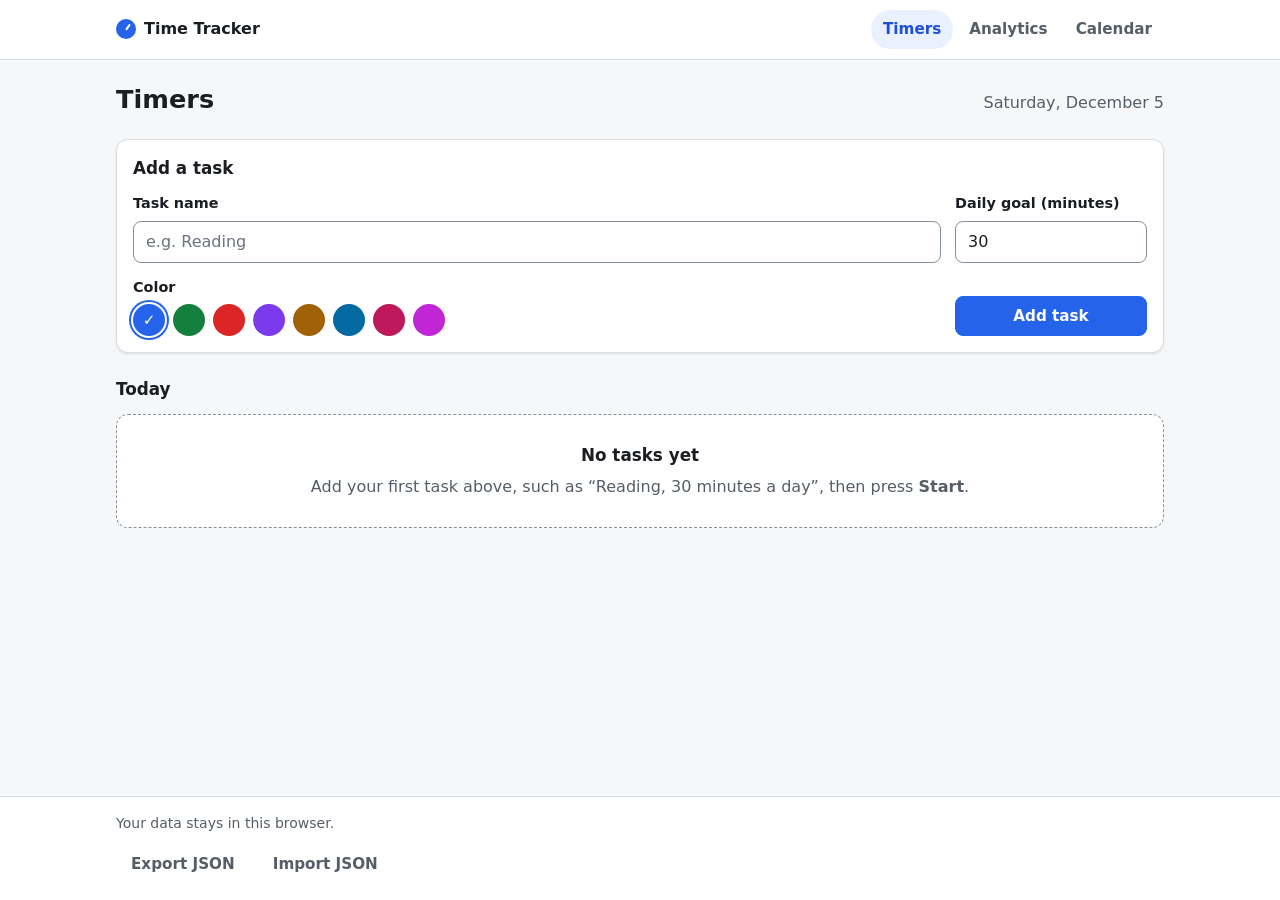
==== index.html @ 8a5c49ea "feat: add daily task time tracker static site Three pages (Timers, Analytics, Calendar) built with p" ====
<!doctype html>
<html lang="en">
<head>
  <meta charset="utf-8">
  <meta name="viewport" content="width=device-width, initial-scale=1">
  <title>Timers · Time Tracker</title>
  <meta name="description" content="Track time on daily tasks with pausable stopwatches and daily goals.">
  <link rel="icon" href="data:image/svg+xml,<svg xmlns='http://www.w3.org/2000/svg' viewBox='0 0 32 32'><circle cx='16' cy='17' r='13' fill='%232563eb'/><path d='M16 10v7l5 3' stroke='white' stroke-width='3' fill='none' stroke-linecap='round'/></svg>">
  <link rel="stylesheet" href="css/styles.css">
  <script defer src="js/time.js"></script>
  <script defer src="js/storage.js"></script>
  <script defer src="js/ui.js"></script>
  <script defer src="js/timers.js"></script>
</head>
<body>
  <a class="skip-link" href="#main">Skip to content</a>

  <header class="site-header">
    <div class="header-inner">
      <a class="brand" href="index.html"><span class="brand-mark" aria-hidden="true"></span>Time Tracker</a>
      <nav aria-label="Main">
        <ul class="nav-list">
          <li><a href="index.html" aria-current="page">Timers</a></li>
          <li><a href="analytics/index.html">Analytics</a></li>
          <li><a href="calendar/index.html">Calendar</a></li>
        </ul>
      </nav>
    </div>
  </header>

  <div id="storage-warning" class="banner" role="status" hidden></div>

  <main id="main" class="page">
    <div class="page-head">
      <h1 class="page-title">Timers</h1>
      <p class="page-lede" id="today-label"></p>
    </div>

    <section class="panel add-task" aria-labelledby="add-task-heading">
      <h2 id="add-task-heading" class="section-title">Add a task</h2>
      <form id="add-task-form" novalidate>
        <div class="form-grid">
          <div class="field field-name">
            <label for="new-task-name">Task name</label>
            <input id="new-task-name" name="name" type="text" maxlength="60" autocomplete="off" placeholder="e.g. Reading" required aria-describedby="new-task-name-error">
            <p class="field-error" id="new-task-name-error"></p>
          </div>
          <div class="field field-goal">
            <label for="new-task-goal">Daily goal (minutes)</label>
            <input id="new-task-goal" name="goal" type="number" inputmode="numeric" min="1" max="1440" step="1" value="30" required aria-describedby="new-task-goal-error">
            <p class="field-error" id="new-task-goal-error"></p>
          </div>
          <fieldset class="field field-color">
            <legend>Color</legend>
            <div class="swatches" id="new-task-colors"></div>
          </fieldset>
          <div class="field field-submit">
            <button type="submit" class="btn btn-primary">Add task</button>
          </div>
        </div>
      </form>
    </section>

    <section aria-labelledby="tasks-heading">
      <h2 id="tasks-heading" class="section-title">Today</h2>
      <div id="empty-state" class="empty-state" hidden>
        <p class="empty-title">No tasks yet</p>
        <p>Add your first task above, such as “Reading, 30 minutes a day”, then press <strong>Start</strong>.</p>
      </div>
      <ul id="task-list" class="task-grid"></ul>
    </section>

    <p id="live-status" class="visually-hidden" role="status"></p>
  </main>

  <footer class="site-footer" id="site-footer"></footer>
</body>
</html>
---- css/styles.css ----
/* Time Tracker: shared styles for every page. */

:root {
  color-scheme: light;
  --bg: #f6f7f9;
  --surface: #ffffff;
  --surface-muted: #eef0f3;
  --text: #1a1d21;
  --text-muted: #555e68;
  --border: #d9dee3;
  /* ≥ 3:1 against white, so input and button edges stay perceivable (WCAG 1.4.11). */
  --border-strong: #858f99;
  --grid-line: #e6e9ed;
  --accent: #2563eb;
  --accent-strong: #1d4ed8;
  --accent-soft: #eaf1fe;
  --focus: #1d4ed8;
  --danger: #b91c1c;
  --danger-strong: #991b1b;
  --danger-soft: #fdf1f1;
  --danger-border: #f0bcbc;
  --success: #166534;
  --success-soft: #e6f4ea;
  --warning-bg: #fff8e6;
  --warning-border: #e3ad3f;
  --warning-text: #5f3f00;
  --now: #d93025;
  --radius: 12px;
  --radius-sm: 8px;
  --shadow: 0 1px 2px rgba(16, 24, 40, 0.05), 0 1px 3px rgba(16, 24, 40, 0.07);
  --font: system-ui, -apple-system, 'Segoe UI', Roboto, 'Helvetica Neue', sans-serif;
  --gutter: 16px;
  --max: 1080px;
}

/* ---- Base ---------------------------------------------------------------- */

*,
*::before,
*::after {
  box-sizing: border-box;
}

/* Components set `display`, so make sure the hidden attribute always wins. */
[hidden] {
  display: none !important;
}

html {
  -webkit-text-size-adjust: 100%;
}

body {
  margin: 0;
  min-height: 100vh;
  display: flex;
  flex-direction: column;
  font-family: var(--font);
  font-size: 16px;
  line-height: 1.5;
  color: var(--text);
  background: var(--bg);
}

main {
  flex: 1;
}

h1,
h2,
h3,
p {
  margin: 0;
}

a {
  color: var(--accent-strong);
  text-underline-offset: 2px;
}

button,
input {
  font: inherit;
  color: inherit;
}

:focus-visible {
  outline: 3px solid var(--focus);
  outline-offset: 2px;
}

.visually-hidden {
  position: absolute !important;
  width: 1px;
  height: 1px;
  margin: -1px;
  padding: 0;
  overflow: hidden;
  clip: rect(0 0 0 0);
  clip-path: inset(50%);
  white-space: nowrap;
  border: 0;
}

.skip-link {
  position: absolute;
  top: -100px;
  left: 8px;
  z-index: 100;
  padding: 8px 12px;
  border-radius: var(--radius-sm);
  background: var(--surface);
  color: var(--accent-strong);
  font-weight: 600;
  box-shadow: var(--shadow);
}

.skip-link:focus {
  top: 8px;
}

/* ---- Header, banner, footer -------------------------------------------- */

.site-header {
  background: var(--surface);
  border-bottom: 1px solid var(--border);
}

.header-inner {
  display: flex;
  flex-wrap: wrap;
  align-items: center;
  justify-content: space-between;
  gap: 8px 16px;
  max-width: var(--max);
  margin: 0 auto;
  padding: 10px var(--gutter);
}

.brand {
  display: inline-flex;
  align-items: center;
  gap: 8px;
  color: var(--text);
  font-weight: 700;
  text-decoration: none;
}

.brand-mark {
  position: relative;
  width: 20px;
  height: 20px;
  border-radius: 50%;
  background: var(--accent);
}

.brand-mark::after {
  content: '';
  position: absolute;
  top: 4px;
  left: 9px;
  width: 2px;
  height: 7px;
  border-radius: 1px;
  background: #fff;
  transform-origin: bottom center;
  transform: rotate(35deg);
}

.nav-list {
  display: flex;
  gap: 4px;
  margin: 0;
  padding: 0;
  list-style: none;
}

.nav-list a {
  display: block;
  padding: 8px 12px;
  border-radius: 999px;
  color: var(--text-muted);
  font-size: 0.95rem;
  font-weight: 600;
  text-decoration: none;
}

.nav-list a:hover {
  background: var(--surface-muted);
  color: var(--text);
}

.nav-list a[aria-current='page'] {
  background: var(--accent-soft);
  color: var(--accent-strong);
}

.banner {
  width: calc(100% - 2 * var(--gutter));
  max-width: calc(var(--max) - 2 * var(--gutter));
  margin: 12px auto 0;
  padding: 10px 14px;
  border: 1px solid var(--warning-border);
  border-radius: var(--radius-sm);
  background: var(--warning-bg);
  color: var(--warning-text);
  font-size: 0.925rem;
}

.site-footer {
  display: flex;
  flex-direction: column;
  align-items: flex-start;
  gap: 10px;
  padding: 16px max(var(--gutter), calc((100% - var(--max)) / 2 + var(--gutter)));
  border-top: 1px solid var(--border);
  background: var(--surface);
}

.footer-note,
.data-status {
  color: var(--text-muted);
  font-size: 0.875rem;
}

.data-status:empty {
  display: none;
}

/* ---- Layout -------------------------------------------------------------- */

.page {
  display: flex;
  flex-direction: column;
  gap: 24px;
  width: 100%;
  max-width: var(--max);
  margin: 0 auto;
  padding: 24px var(--gutter) 40px;
}

.page-wide {
  max-width: 1280px;
}

.page-head {
  display: flex;
  flex-wrap: wrap;
  align-items: baseline;
  justify-content: space-between;
  gap: 4px 16px;
}

.page-title {
  font-size: 1.6rem;
  line-height: 1.2;
}

.page-lede {
  color: var(--text-muted);
}

.section-title {
  margin-bottom: 12px;
  font-size: 1.05rem;
}

.section-note {
  margin: -4px 0 12px;
  color: var(--text-muted);
  font-size: 0.925rem;
}

.panel {
  padding: 16px;
  border: 1px solid var(--border);
  border-radius: var(--radius);
  background: var(--surface);
  box-shadow: var(--shadow);
}

.empty-state {
  display: flex;
  flex-direction: column;
  align-items: center;
  gap: 6px;
  padding: 28px 20px;
  border: 1px dashed var(--border-strong);
  border-radius: var(--radius);
  background: var(--surface);
  color: var(--text-muted);
  text-align: center;
}

.empty-title {
  color: var(--text);
  font-size: 1.05rem;
  font-weight: 700;
}

/* ---- Buttons ------------------------------------------------------------- */

.btn {
  display: inline-flex;
  align-items: center;
  justify-content: center;
  gap: 6px;
  min-height: 40px;
  padding: 8px 14px;
  border: 1px solid var(--border-strong);
  border-radius: var(--radius-sm);
  background: var(--surface);
  color: var(--text);
  font-size: 0.95rem;
  font-weight: 600;
  line-height: 1.2;
  cursor: pointer;
}

.btn:hover {
  background: var(--surface-muted);
}

.btn-primary {
  border-color: var(--accent);
  background: var(--accent);
  color: #fff;
}

.btn-primary:hover {
  border-color: var(--accent-strong);
  background: var(--accent-strong);
}

.btn-quiet {
  border-color: transparent;
  background: transparent;
  color: var(--text-muted);
}

.btn-quiet:hover {
  background: var(--surface-muted);
  color: var(--text);
}

.btn-quiet-danger:hover {
  background: var(--danger-soft);
  color: var(--danger);
}

.btn-danger {
  border-color: var(--danger);
  background: var(--danger);
  color: #fff;
}

.btn-danger:hover {
  border-color: var(--danger-strong);
  background: var(--danger-strong);
}

/* Filled with the task color when idle; outlined while running, so the two states differ in more than the label. */
.btn-toggle {
  min-width: 100px;
  border: 2px solid var(--task-color);
  background: var(--task-color);
  color: #fff;
}

.btn-toggle:hover {
  background: var(--task-color);
  filter: brightness(0.9);
}

.btn-toggle.is-running,
.btn-toggle.is-running:hover {
  background: var(--surface);
  color: var(--task-color);
  filter: none;
}

.btn-toggle.is-running:hover {
  background: var(--surface-muted);
}

.btn-icon {
  width: 40px;
  padding: 0;
}

.btn-row {
  display: flex;
  flex-wrap: wrap;
  align-items: center;
  gap: 8px;
}

/* ---- Forms --------------------------------------------------------------- */

.form-grid {
  display: grid;
  grid-template-columns: 1fr;
  gap: 14px;
}

.field {
  display: flex;
  flex-direction: column;
  gap: 6px;
  min-width: 0;
  margin: 0;
  padding: 0;
  border: 0;
}

.field label,
.field legend {
  padding: 0;
  font-size: 0.9rem;
  font-weight: 600;
}

.field legend {
  margin-bottom: 6px;
}

.field input[type='text'],
.field input[type='number'] {
  width: 100%;
  min-height: 42px;
  padding: 8px 12px;
  border: 1px solid var(--border-strong);
  border-radius: var(--radius-sm);
  background: var(--surface);
}

.field input::placeholder {
  color: #6b7280;
}

.field input[aria-invalid='true'] {
  border-color: var(--danger);
  box-shadow: 0 0 0 1px var(--danger);
}

.field-error {
  color: var(--danger);
  font-size: 0.85rem;
}

.field-error:empty {
  display: none;
}

.field-submit .btn {
  width: 100%;
}

@media (min-width: 640px) {
  .form-grid {
    grid-template-columns: minmax(0, 1fr) 12rem;
  }

  .field-submit {
    align-self: end;
  }
}

.swatches {
  display: flex;
  flex-wrap: wrap;
  gap: 8px;
}

.swatch {
  position: relative;
  display: inline-flex;
  cursor: pointer;
}

/* The real radio stays in place (invisible) so it remains keyboard and screen-reader operable. */
.swatch input {
  position: absolute;
  inset: 0;
  width: 100%;
  height: 100%;
  margin: 0;
  opacity: 0;
  cursor: pointer;
}

.swatch-chip {
  display: grid;
  place-items: center;
  width: 32px;
  height: 32px;
  border-radius: 50%;
  background: var(--swatch);
}

.swatch input:checked + .swatch-chip {
  box-shadow: 0 0 0 2px var(--surface), 0 0 0 4px var(--swatch);
}

.swatch input:checked + .swatch-chip::after {
  content: '✓';
  color: #fff;
  font-size: 0.95rem;
  font-weight: 700;
}

.swatch input:focus-visible + .swatch-chip {
  outline: 3px solid var(--focus);
  outline-offset: 5px;
}

.inline-confirm {
  display: flex;
  flex-direction: column;
  gap: 10px;
  padding: 12px;
  border: 1px solid var(--danger-border);
  border-radius: var(--radius-sm);
  background: var(--danger-soft);
}

.confirm-text {
  font-size: 0.925rem;
}

/* ---- Shared data bits ---------------------------------------------------- */

.dot {
  display: inline-block;
  flex: none;
  width: 12px;
  height: 12px;
  border-radius: 50%;
  background: var(--task-color);
}

.task-name {
  flex: 1;
  min-width: 0;
  font-size: 1.05rem;
  font-weight: 650;
  overflow-wrap: anywhere;
}

.progress {
  height: 8px;
  overflow: hidden;
  border-radius: 999px;
  background: var(--surface-muted);
}

.progress-fill {
  width: 0;
  height: 100%;
  border-radius: inherit;
  background: var(--task-color, var(--accent));
  transition: width 0.3s ease;
}

/* ---- Timers page --------------------------------------------------------- */

.task-grid {
  display: grid;
  grid-template-columns: repeat(auto-fill, minmax(min(100%, 280px), 1fr));
  gap: 16px;
  margin: 0;
  padding: 0;
  list-style: none;
}

.task-card {
  display: flex;
  flex-direction: column;
  gap: 14px;
  padding: 16px;
  border: 1px solid var(--border);
  border-top: 4px solid var(--task-color);
  border-radius: var(--radius);
  background: var(--surface);
  box-shadow: var(--shadow);
}

.task-card.is-running {
  box-shadow: 0 0 0 2px var(--task-color), var(--shadow);
}

.card-view {
  display: flex;
  flex-direction: column;
  gap: 8px;
}

.task-head {
  display: flex;
  align-items: center;
  gap: 8px;
  min-width: 0;
}

.badge {
  display: inline-flex;
  flex: none;
  align-items: center;
  gap: 6px;
  padding: 2px 8px;
  border: 1px solid currentColor;
  border-radius: 999px;
  color: var(--task-color);
  font-size: 0.75rem;
  font-weight: 700;
  letter-spacing: 0.04em;
  text-transform: uppercase;
}

.badge::before {
  content: '';
  width: 6px;
  height: 6px;
  border-radius: 50%;
  background: currentColor;
  animation: pulse 1.6s ease-in-out infinite;
}

.time-label {
  margin-top: 4px;
  color: var(--text-muted);
  font-size: 0.75rem;
  font-weight: 600;
  letter-spacing: 0.05em;
  text-transform: uppercase;
}

/* Tabular digits stop the ticking clock from shifting width every second. */
.task-time {
  font-size: 2.25rem;
  font-weight: 650;
  font-variant-numeric: tabular-nums;
  line-height: 1.1;
  letter-spacing: -0.01em;
}

.goal-row {
  display: flex;
  flex-wrap: wrap;
  justify-content: space-between;
  gap: 4px 8px;
  font-size: 0.925rem;
}

.task-goal {
  color: var(--text-muted);
}

.task-remaining {
  font-weight: 600;
}

.task-card.is-met .task-remaining {
  color: var(--success);
}

.card-edit {
  display: flex;
  flex-direction: column;
  gap: 12px;
}

/* ---- Analytics page ------------------------------------------------------ */

.stats {
  display: grid;
  grid-template-columns: repeat(auto-fit, minmax(min(100%, 200px), 1fr));
  gap: 16px;
}

.stat {
  padding: 16px;
  border: 1px solid var(--border);
  border-radius: var(--radius);
  background: var(--surface);
  box-shadow: var(--shadow);
}

.stat-label {
  color: var(--text-muted);
  font-size: 0.875rem;
  font-weight: 600;
}

.stat-value {
  font-size: 2rem;
  font-weight: 700;
  font-variant-numeric: tabular-nums;
  line-height: 1.2;
}

#analytics-content {
  display: flex;
  flex-direction: column;
  gap: 24px;
}

.progress-list {
  display: grid;
  grid-template-columns: repeat(auto-fill, minmax(min(100%, 300px), 1fr));
  gap: 12px;
  margin: 0;
  padding: 0;
  list-style: none;
}

.progress-item {
  display: flex;
  flex-direction: column;
  gap: 12px;
  padding: 16px;
  border: 1px solid var(--border);
  border-radius: var(--radius);
  background: var(--surface);
  box-shadow: var(--shadow);
}

.progress-item-head {
  display: flex;
  align-items: center;
  gap: 8px;
}

.percent {
  font-weight: 700;
  font-variant-numeric: tabular-nums;
}

.progress-item.is-met .percent {
  color: var(--success);
}

.metrics {
  display: grid;
  grid-template-columns: repeat(3, minmax(0, 1fr));
  gap: 8px;
  margin: 0;
}

.metric dt {
  color: var(--text-muted);
  font-size: 0.75rem;
  font-weight: 600;
  letter-spacing: 0.04em;
  text-transform: uppercase;
}

.metric dd {
  margin: 0;
  font-weight: 600;
  font-variant-numeric: tabular-nums;
}

/* position: relative contains the absolutely positioned screen-reader text in the cells; otherwise it escapes the scroll box and widens the page. */
.table-scroll {
  position: relative;
  overflow-x: auto;
  border: 1px solid var(--border);
  border-radius: var(--radius);
  background: var(--surface);
  box-shadow: var(--shadow);
}

.week-table {
  width: 100%;
  min-width: 640px;
  border-collapse: separate;
  border-spacing: 0;
  font-size: 0.925rem;
}

.week-table th,
.week-table td {
  padding: 10px 12px;
  border-bottom: 1px solid var(--grid-line);
  text-align: center;
  white-space: nowrap;
}

.week-table tbody tr:last-child > * {
  border-bottom: 0;
}

.week-table thead th {
  color: var(--text-muted);
  font-size: 0.8rem;
  font-weight: 600;
}

.th-day {
  display: block;
  color: var(--text);
  font-size: 0.875rem;
  font-weight: 700;
}

.th-date {
  display: block;
}

.week-table th.is-today .th-day {
  color: var(--accent-strong);
}

/* The task column stays put while the day columns scroll underneath it. */
.week-table .col-task {
  position: sticky;
  left: 0;
  z-index: 1;
  max-width: 180px;
  overflow: hidden;
  background: var(--surface);
  box-shadow: 1px 0 0 var(--grid-line);
  text-align: left;
  text-overflow: ellipsis;
}

.week-table tbody th {
  font-weight: 600;
}

.week-table tbody th .dot {
  margin-right: 8px;
  vertical-align: -1px;
}

.week-table td {
  font-variant-numeric: tabular-nums;
}

.week-table td.is-empty {
  color: var(--text-muted);
}

.week-table td.is-met {
  background: var(--success-soft);
  color: var(--success);
  font-weight: 700;
}

.cell-check {
  margin-left: 4px;
}

/* ---- Calendar page ------------------------------------------------------- */

.cal-toolbar {
  display: flex;
  flex-wrap: wrap;
  align-items: center;
  gap: 12px 16px;
}

.cal-nav {
  display: flex;
  gap: 6px;
}

.cal-range {
  font-size: 1.1rem;
  font-weight: 600;
}

.cal-scroll {
  position: relative;
  height: min(72vh, 820px);
  min-height: 380px;
  overflow: auto;
  overscroll-behavior: contain;
  border: 1px solid var(--border);
  border-radius: var(--radius);
  background: var(--surface);
  box-shadow: var(--shadow);
}

.cal-grid {
  --gutter-width: 56px;
  --day-min-width: 88px;
  display: grid;
  grid-template-columns: var(--gutter-width) repeat(7, minmax(var(--day-min-width), 1fr));
  min-width: calc(var(--gutter-width) + 7 * var(--day-min-width));
}

/* The upward shadow covers a sub-pixel seam between the scroll box's edge and the sticky header, where blocks could peek through. */
.cal-corner,
.cal-day-head {
  position: sticky;
  top: 0;
  z-index: 4;
  border-bottom: 1px solid var(--border);
  background: var(--surface);
  box-shadow: 0 -2px 0 var(--surface);
}

.cal-corner {
  left: 0;
  z-index: 5;
}

.cal-day-head {
  display: flex;
  flex-direction: column;
  align-items: center;
  gap: 2px;
  padding: 8px 4px;
  border-left: 1px solid var(--grid-line);
}

.cal-dow {
  color: var(--text-muted);
  font-size: 0.75rem;
  font-weight: 600;
  letter-spacing: 0.05em;
  text-transform: uppercase;
}

.cal-date {
  display: grid;
  place-items: center;
  width: 36px;
  height: 36px;
  border-radius: 50%;
  font-size: 1.2rem;
  font-weight: 600;
}

.cal-day-head.is-today .cal-dow {
  color: var(--accent-strong);
}

.cal-day-head.is-today .cal-date {
  background: var(--accent);
  color: #fff;
}

.cal-total {
  color: var(--text-muted);
  font-size: 0.8rem;
  font-variant-numeric: tabular-nums;
}

.cal-gutter {
  position: sticky;
  left: 0;
  z-index: 3;
  height: calc(24 * var(--hour-height));
  background: var(--surface);
}

.hour-label {
  position: absolute;
  right: 8px;
  color: var(--text-muted);
  font-size: 0.7rem;
  white-space: nowrap;
  transform: translateY(-50%);
}

.cal-day {
  position: relative;
  height: calc(24 * var(--hour-height));
  border-left: 1px solid var(--grid-line);
  background-image: linear-gradient(to bottom, var(--grid-line) 1px, transparent 1px);
  background-size: 100% var(--hour-height);
}

.cal-day.is-today {
  background-color: #f7faff;
}

.cal-block {
  position: absolute;
  z-index: 1;
  display: flex;
  flex-direction: column;
  align-items: flex-start;
  min-height: 3px;
  padding: 2px 6px;
  overflow: hidden;
  border: 0;
  border-radius: 4px;
  background: var(--task-color);
  box-shadow: 0 0 0 1px var(--surface);
  color: #fff;
  font-size: 0.75rem;
  line-height: 1.25;
  text-align: left;
  cursor: pointer;
}

.cal-block:hover,
.cal-block:focus-visible {
  z-index: 2;
}

.cal-block:focus-visible {
  outline-offset: 1px;
}

.block-name {
  max-width: 100%;
  overflow: hidden;
  font-weight: 700;
  text-overflow: ellipsis;
  white-space: nowrap;
}

.block-meta {
  white-space: nowrap;
}

.cal-block.size-name {
  justify-content: center;
  padding-block: 0;
}

.cal-block.size-name .block-meta,
.cal-block.size-none .block-name,
.cal-block.size-none .block-meta {
  display: none;
}

.cal-block.size-none {
  padding: 0;
}

/* Dark stripes (never light ones) so the white label keeps its contrast while the session is running. */
.cal-block.is-running {
  background-image: repeating-linear-gradient(135deg, rgba(0, 0, 0, 0.14) 0 6px, transparent 6px 12px);
}

.cal-block.is-running::after {
  content: '';
  position: absolute;
  right: 0;
  bottom: 0;
  left: 0;
  height: 3px;
  background: #fff;
  animation: pulse 1.6s ease-in-out infinite;
}

.now-line {
  position: absolute;
  right: 0;
  left: 0;
  z-index: 3;
  height: 2px;
  background: var(--now);
  pointer-events: none;
  transform: translateY(-1px);
}

.now-line::before {
  content: '';
  position: absolute;
  top: -4px;
  left: -5px;
  width: 10px;
  height: 10px;
  border-radius: 50%;
  background: var(--now);
}

.cal-popover {
  position: fixed;
  z-index: 50;
  display: flex;
  flex-direction: column;
  gap: 2px;
  max-width: 260px;
  padding: 10px 12px;
  border: 1px solid var(--border);
  border-left: 4px solid var(--task-color);
  border-radius: var(--radius-sm);
  background: var(--surface);
  box-shadow: 0 8px 24px rgba(16, 24, 40, 0.16);
  font-size: 0.875rem;
  pointer-events: none;
}

.pop-title {
  display: flex;
  align-items: center;
  gap: 6px;
  font-weight: 700;
}

.pop-range,
.pop-duration {
  color: var(--text-muted);
  font-variant-numeric: tabular-nums;
}

/* ---- Small screens, motion, forced colors -------------------------------- */

@media (max-width: 600px) {
  .page {
    gap: 20px;
    padding-top: 16px;
  }

  .nav-list a {
    padding: 6px 10px;
  }

  .task-time {
    font-size: 2rem;
  }

  .stat-value {
    font-size: 1.6rem;
  }
}

@keyframes pulse {
  0%,
  100% {
    opacity: 1;
  }

  50% {
    opacity: 0.35;
  }
}

@media (prefers-reduced-motion: reduce) {
  *,
  *::before,
  *::after {
    animation: none !important;
    transition: none !important;
  }
}

/* Windows High Contrast strips background colors, so give color-only marks a visible edge. */
@media (forced-colors: active) {
  .cal-block,
  .progress,
  .swatch-chip {
    border: 1px solid CanvasText;
  }

  .dot,
  .swatch-chip,
  .progress-fill {
    forced-color-adjust: none;
  }
}
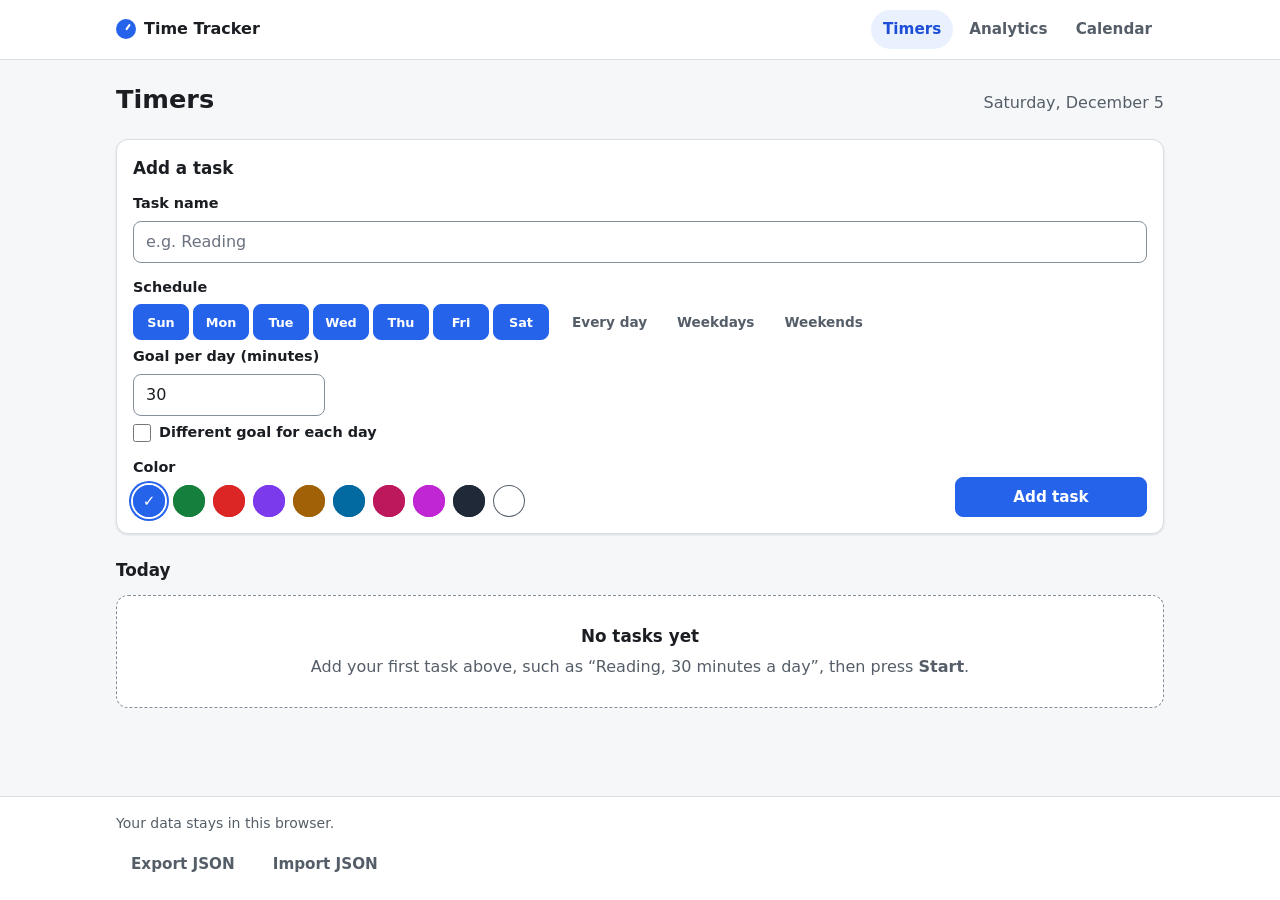
==== commit 41bbba75: "feat: add Charcoal/White task colors and per-weekday schedules Colors: add Charcoal and White to the" ====
--- a/index.html
+++ b/index.html
@@ -45,11 +45,8 @@
             <input id="new-task-name" name="name" type="text" maxlength="60" autocomplete="off" placeholder="e.g. Reading" required aria-describedby="new-task-name-error">
             <p class="field-error" id="new-task-name-error"></p>
           </div>
-          <div class="field field-goal">
-            <label for="new-task-goal">Daily goal (minutes)</label>
-            <input id="new-task-goal" name="goal" type="number" inputmode="numeric" min="1" max="1440" step="1" value="30" required aria-describedby="new-task-goal-error">
-            <p class="field-error" id="new-task-goal-error"></p>
-          </div>
+          <!-- Replaced by the schedule editor from js/timers.js, which each task's edit form also uses. -->
+          <div id="new-task-schedule" class="field-schedule"></div>
           <fieldset class="field field-color">
             <legend>Color</legend>
             <div class="swatches" id="new-task-colors"></div>
@@ -67,7 +64,17 @@
         <p class="empty-title">No tasks yet</p>
         <p>Add your first task above, such as “Reading, 30 minutes a day”, then press <strong>Start</strong>.</p>
       </div>
+      <div id="none-today" class="empty-state" hidden>
+        <p class="empty-title">Nothing scheduled today</p>
+        <p>Your tasks for other days are listed below, and you can still start any of them.</p>
+      </div>
       <ul id="task-list" class="task-grid"></ul>
+    </section>
+
+    <section id="other-section" aria-labelledby="other-heading" hidden>
+      <h2 id="other-heading" class="section-title">Not scheduled today</h2>
+      <p class="section-note">You can still track time on these. It just won't count toward a goal today.</p>
+      <ul id="other-task-list" class="task-grid"></ul>
     </section>
 
     <p id="live-status" class="visually-hidden" role="status"></p>
--- a/css/styles.css
+++ b/css/styles.css
@@ -362,9 +362,9 @@
 /* Filled with the task color when idle; outlined while running, so the two states differ in more than the label. */
 .btn-toggle {
   min-width: 100px;
-  border: 2px solid var(--task-color);
+  border: 2px solid var(--task-edge);
   background: var(--task-color);
-  color: #fff;
+  color: var(--task-ink);
 }
 
 .btn-toggle:hover {
@@ -375,7 +375,7 @@
 .btn-toggle.is-running,
 .btn-toggle.is-running:hover {
   background: var(--surface);
-  color: var(--task-color);
+  color: var(--task-edge);
   filter: none;
 }
 
@@ -386,6 +386,12 @@
 .btn-icon {
   width: 40px;
   padding: 0;
+}
+
+.btn-small {
+  min-height: 32px;
+  padding: 4px 10px;
+  font-size: 0.85rem;
 }
 
 .btn-row {
@@ -461,9 +467,130 @@
     grid-template-columns: minmax(0, 1fr) 12rem;
   }
 
+  .field-name,
+  .field-schedule {
+    grid-column: 1 / -1;
+  }
+
   .field-submit {
     align-self: end;
   }
+}
+
+/* ---- Schedule editor ----------------------------------------------------- */
+
+.schedule-days {
+  display: flex;
+  flex-wrap: wrap;
+  align-items: center;
+  gap: 8px 12px;
+}
+
+/* Chips shrink to fit a narrow card, but never grow into wide pills on a wide form. */
+.day-picker {
+  display: flex;
+  flex: 1 1 18rem;
+  gap: 4px;
+  max-width: 26rem;
+}
+
+.day-chip {
+  position: relative;
+  display: flex;
+  flex: 1 1 0;
+  min-width: 0;
+  cursor: pointer;
+}
+
+/* Same technique as the swatches: the real checkbox stays in place, invisible, so it keeps working with a keyboard and screen readers. */
+.day-chip input {
+  position: absolute;
+  inset: 0;
+  width: 100%;
+  height: 100%;
+  margin: 0;
+  opacity: 0;
+  cursor: pointer;
+}
+
+.field .day-chip-text {
+  display: grid;
+  flex: 1;
+  place-items: center;
+  min-height: 36px;
+  padding: 0 2px;
+  overflow: hidden;
+  border: 1px solid var(--border-strong);
+  border-radius: var(--radius-sm);
+  background: var(--surface);
+  color: var(--text-muted);
+  font-size: 0.8rem;
+  font-weight: 600;
+  white-space: nowrap;
+}
+
+.day-chip:hover .day-chip-text {
+  background: var(--surface-muted);
+}
+
+.day-chip input:checked + .day-chip-text {
+  border-color: var(--accent);
+  background: var(--accent);
+  color: #fff;
+}
+
+.day-chip input:focus-visible + .day-chip-text {
+  outline: 3px solid var(--focus);
+  outline-offset: 2px;
+}
+
+/* A few digits of minutes don't need the full width of the add form. */
+.field-schedule > .field input[type='number'] {
+  max-width: 12rem;
+}
+
+.field .check-row {
+  display: inline-flex;
+  align-items: center;
+  gap: 8px;
+  width: fit-content;
+  cursor: pointer;
+}
+
+.check-row input {
+  width: 18px;
+  height: 18px;
+  margin: 0;
+  accent-color: var(--accent);
+}
+
+.custom-goals {
+  display: flex;
+  flex-direction: column;
+  gap: 6px;
+}
+
+.day-goals {
+  display: grid;
+  grid-template-columns: repeat(auto-fill, minmax(4rem, 1fr));
+  gap: 8px;
+  max-width: 40rem;
+}
+
+.day-goal {
+  display: flex;
+  flex-direction: column;
+  gap: 4px;
+  min-width: 0;
+}
+
+.field .day-goal label {
+  color: var(--text-muted);
+  font-size: 0.8rem;
+}
+
+.field .day-goal input[type='number'] {
+  padding-inline: 8px;
 }
 
 .swatches {
@@ -495,16 +622,17 @@
   width: 32px;
   height: 32px;
   border-radius: 50%;
-  background: var(--swatch);
+  background: var(--task-color);
+  box-shadow: inset 0 0 0 1px var(--task-edge);
 }
 
 .swatch input:checked + .swatch-chip {
-  box-shadow: 0 0 0 2px var(--surface), 0 0 0 4px var(--swatch);
+  box-shadow: inset 0 0 0 1px var(--task-edge), 0 0 0 2px var(--surface), 0 0 0 4px var(--task-edge);
 }
 
 .swatch input:checked + .swatch-chip::after {
   content: '✓';
-  color: #fff;
+  color: var(--task-ink);
   font-size: 0.95rem;
   font-weight: 700;
 }
@@ -537,6 +665,7 @@
   height: 12px;
   border-radius: 50%;
   background: var(--task-color);
+  box-shadow: inset 0 0 0 1px var(--task-edge, transparent);
 }
 
 .task-name {
@@ -559,6 +688,7 @@
   height: 100%;
   border-radius: inherit;
   background: var(--task-color, var(--accent));
+  box-shadow: inset 0 0 0 1px var(--task-edge, transparent);
   transition: width 0.3s ease;
 }
 
@@ -579,14 +709,14 @@
   gap: 14px;
   padding: 16px;
   border: 1px solid var(--border);
-  border-top: 4px solid var(--task-color);
+  border-top: 4px solid var(--task-edge);
   border-radius: var(--radius);
   background: var(--surface);
   box-shadow: var(--shadow);
 }
 
 .task-card.is-running {
-  box-shadow: 0 0 0 2px var(--task-color), var(--shadow);
+  box-shadow: 0 0 0 2px var(--task-edge), var(--shadow);
 }
 
 .card-view {
@@ -610,7 +740,7 @@
   padding: 2px 8px;
   border: 1px solid currentColor;
   border-radius: 999px;
-  color: var(--task-color);
+  color: var(--task-edge);
   font-size: 0.75rem;
   font-weight: 700;
   letter-spacing: 0.04em;
@@ -670,6 +800,16 @@
   gap: 12px;
 }
 
+.task-schedule {
+  color: var(--text-muted);
+  font-size: 0.875rem;
+}
+
+/* Not scheduled today: still usable, just quieter. */
+.task-card.is-off:not(.is-running) {
+  box-shadow: none;
+}
+
 /* ---- Analytics page ------------------------------------------------------ */
 
 .stats {
@@ -738,6 +878,11 @@
 
 .progress-item.is-met .percent {
   color: var(--success);
+}
+
+.progress-item.is-off .percent {
+  color: var(--text-muted);
+  font-weight: 600;
 }
 
 .metrics {
@@ -990,8 +1135,8 @@
   border: 0;
   border-radius: 4px;
   background: var(--task-color);
-  box-shadow: 0 0 0 1px var(--surface);
-  color: #fff;
+  box-shadow: inset 0 0 0 1px var(--task-edge), 0 0 0 1px var(--surface);
+  color: var(--task-ink);
   font-size: 0.75rem;
   line-height: 1.25;
   text-align: left;
@@ -1034,7 +1179,7 @@
   padding: 0;
 }
 
-/* Dark stripes (never light ones) so the white label keeps its contrast while the session is running. */
+/* Dark stripes (never light ones) so the label keeps its contrast while the session is running. */
 .cal-block.is-running {
   background-image: repeating-linear-gradient(135deg, rgba(0, 0, 0, 0.14) 0 6px, transparent 6px 12px);
 }
@@ -1046,7 +1191,7 @@
   bottom: 0;
   left: 0;
   height: 3px;
-  background: #fff;
+  background: var(--task-ink);
   animation: pulse 1.6s ease-in-out infinite;
 }
 
@@ -1081,7 +1226,7 @@
   max-width: 260px;
   padding: 10px 12px;
   border: 1px solid var(--border);
-  border-left: 4px solid var(--task-color);
+  border-left: 4px solid var(--task-edge);
   border-radius: var(--radius-sm);
   background: var(--surface);
   box-shadow: 0 8px 24px rgba(16, 24, 40, 0.16);
@@ -1156,4 +1301,12 @@
   .progress-fill {
     forced-color-adjust: none;
   }
-}
+
+  /* The chosen days are shown only by their fill, which forced colors would remove. */
+  .day-chip input:checked + .day-chip-text {
+    forced-color-adjust: none;
+    border-color: Highlight;
+    background: Highlight;
+    color: HighlightText;
+  }
+}
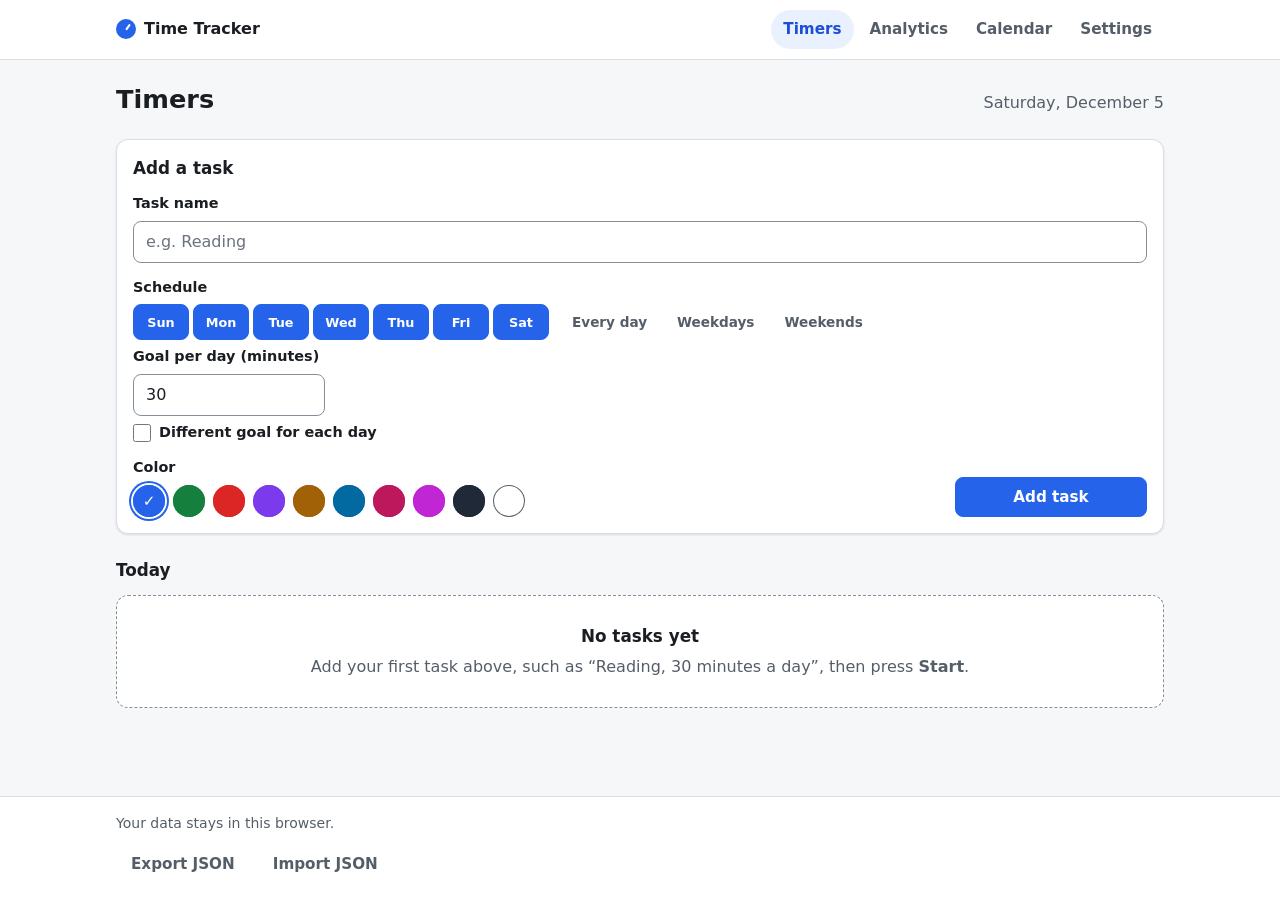
==== commit d82805d7: "feat: add Settings page with dark theme and storage estimate New /settings/ page (linked from every " ====
--- a/index.html
+++ b/index.html
@@ -6,6 +6,7 @@
   <title>Timers · Time Tracker</title>
   <meta name="description" content="Track time on daily tasks with pausable stopwatches and daily goals.">
   <link rel="icon" href="data:image/svg+xml,<svg xmlns='http://www.w3.org/2000/svg' viewBox='0 0 32 32'><circle cx='16' cy='17' r='13' fill='%232563eb'/><path d='M16 10v7l5 3' stroke='white' stroke-width='3' fill='none' stroke-linecap='round'/></svg>">
+  <script src="js/theme.js"></script>
   <link rel="stylesheet" href="css/styles.css">
   <script defer src="js/time.js"></script>
   <script defer src="js/storage.js"></script>
@@ -23,6 +24,7 @@
           <li><a href="index.html" aria-current="page">Timers</a></li>
           <li><a href="analytics/index.html">Analytics</a></li>
           <li><a href="calendar/index.html">Calendar</a></li>
+          <li><a href="settings/index.html">Settings</a></li>
         </ul>
       </nav>
     </div>
--- a/css/styles.css
+++ b/css/styles.css
@@ -1,12 +1,29 @@
 /* Time Tracker: shared styles for every page. */
 
 :root {
+  --radius: 12px;
+  --radius-sm: 8px;
+  --font: system-ui, -apple-system, 'Segoe UI', Roboto, 'Helvetica Neue', sans-serif;
+  --gutter: 16px;
+  --max: 1080px;
+}
+
+/*
+ * Colors. js/theme.js sets data-theme on <html> before the first paint. The
+ * selectors aren't tied to :root, so any element can carry data-theme and get
+ * that theme's tokens, which is how the Settings previews show both themes.
+ * `*-text` tokens are for text on the page; their siblings are for fills and
+ * borders, because dark mode needs light text but still-dark fills.
+ */
+:root,
+[data-theme='light'] {
   color-scheme: light;
   --bg: #f6f7f9;
   --surface: #ffffff;
   --surface-muted: #eef0f3;
   --text: #1a1d21;
   --text-muted: #555e68;
+  --placeholder: #6b7280;
   --border: #d9dee3;
   /* ≥ 3:1 against white, so input and button edges stay perceivable (WCAG 1.4.11). */
   --border-strong: #858f99;
@@ -14,23 +31,56 @@
   --accent: #2563eb;
   --accent-strong: #1d4ed8;
   --accent-soft: #eaf1fe;
+  --accent-text: #1d4ed8;
   --focus: #1d4ed8;
   --danger: #b91c1c;
   --danger-strong: #991b1b;
   --danger-soft: #fdf1f1;
   --danger-border: #f0bcbc;
+  --danger-text: #b91c1c;
   --success: #166534;
   --success-soft: #e6f4ea;
   --warning-bg: #fff8e6;
   --warning-border: #e3ad3f;
   --warning-text: #5f3f00;
   --now: #d93025;
-  --radius: 12px;
-  --radius-sm: 8px;
+  --today-bg: #f7faff;
   --shadow: 0 1px 2px rgba(16, 24, 40, 0.05), 0 1px 3px rgba(16, 24, 40, 0.07);
-  --font: system-ui, -apple-system, 'Segoe UI', Roboto, 'Helvetica Neue', sans-serif;
-  --gutter: 16px;
-  --max: 1080px;
+  --shadow-pop: 0 8px 24px rgba(16, 24, 40, 0.16);
+}
+
+/* Text pairs are ≥ 4.5:1 and borders ≥ 3:1, as in light. `--surface-muted` must match DARK_SURFACE_MUTED in js/storage.js. */
+[data-theme='dark'] {
+  color-scheme: dark;
+  --bg: #0f1114;
+  --surface: #181b1f;
+  --surface-muted: #23272d;
+  --text: #e6e8eb;
+  --text-muted: #a0a8b1;
+  --placeholder: #8b949e;
+  --border: #2e333a;
+  --border-strong: #6b747e;
+  --grid-line: #262a30;
+  /* The accent stays dark enough for white text on buttons; links use the lighter --accent-text. */
+  --accent: #2563eb;
+  --accent-strong: #1d4ed8;
+  --accent-soft: #1b2a4a;
+  --accent-text: #8ab4f8;
+  --focus: #8ab4f8;
+  --danger: #dc2626;
+  --danger-strong: #b91c1c;
+  --danger-soft: #2c1517;
+  --danger-border: #6b2a2a;
+  --danger-text: #f28b82;
+  --success: #6fcf8f;
+  --success-soft: #12291b;
+  --warning-bg: #2b2208;
+  --warning-border: #8a6512;
+  --warning-text: #f5d58a;
+  --now: #ff6b5e;
+  --today-bg: #16202e;
+  --shadow: 0 1px 2px rgba(0, 0, 0, 0.4), 0 1px 3px rgba(0, 0, 0, 0.5);
+  --shadow-pop: 0 8px 24px rgba(0, 0, 0, 0.55);
 }
 
 /* ---- Base ---------------------------------------------------------------- */
@@ -74,7 +124,7 @@
 }
 
 a {
-  color: var(--accent-strong);
+  color: var(--accent-text);
   text-underline-offset: 2px;
 }
 
@@ -110,7 +160,7 @@
   padding: 8px 12px;
   border-radius: var(--radius-sm);
   background: var(--surface);
-  color: var(--accent-strong);
+  color: var(--accent-text);
   font-weight: 600;
   box-shadow: var(--shadow);
 }
@@ -192,7 +242,7 @@
 
 .nav-list a[aria-current='page'] {
   background: var(--accent-soft);
-  color: var(--accent-strong);
+  color: var(--accent-text);
 }
 
 .banner {
@@ -345,7 +395,7 @@
 
 .btn-quiet-danger:hover {
   background: var(--danger-soft);
-  color: var(--danger);
+  color: var(--danger-text);
 }
 
 .btn-danger {
@@ -441,7 +491,7 @@
 }
 
 .field input::placeholder {
-  color: #6b7280;
+  color: var(--placeholder);
 }
 
 .field input[aria-invalid='true'] {
@@ -450,7 +500,7 @@
 }
 
 .field-error {
-  color: var(--danger);
+  color: var(--danger-text);
   font-size: 0.85rem;
 }
 
@@ -954,7 +1004,7 @@
 }
 
 .week-table th.is-today .th-day {
-  color: var(--accent-strong);
+  color: var(--accent-text);
 }
 
 /* The task column stays put while the day columns scroll underneath it. */
@@ -1080,7 +1130,7 @@
 }
 
 .cal-day-head.is-today .cal-dow {
-  color: var(--accent-strong);
+  color: var(--accent-text);
 }
 
 .cal-day-head.is-today .cal-date {
@@ -1120,7 +1170,7 @@
 }
 
 .cal-day.is-today {
-  background-color: #f7faff;
+  background-color: var(--today-bg);
 }
 
 .cal-block {
@@ -1229,7 +1279,7 @@
   border-left: 4px solid var(--task-edge);
   border-radius: var(--radius-sm);
   background: var(--surface);
-  box-shadow: 0 8px 24px rgba(16, 24, 40, 0.16);
+  box-shadow: var(--shadow-pop);
   font-size: 0.875rem;
   pointer-events: none;
 }
@@ -1245,6 +1295,192 @@
 .pop-duration {
   color: var(--text-muted);
   font-variant-numeric: tabular-nums;
+}
+
+/* ---- Settings page ------------------------------------------------------- */
+
+.theme-options {
+  display: grid;
+  grid-template-columns: repeat(auto-fit, minmax(min(100%, 200px), 1fr));
+  gap: 12px;
+}
+
+.theme-option {
+  display: flex;
+  flex-direction: column;
+  gap: 10px;
+  padding: 10px;
+  border: 1px solid var(--border-strong);
+  border-radius: var(--radius);
+  background: var(--surface);
+  cursor: pointer;
+}
+
+.theme-option:hover {
+  background: var(--surface-muted);
+}
+
+/* A thicker accent border marks the choice, alongside the radio's own dot. */
+.theme-option:has(input:checked) {
+  border-color: var(--accent);
+  box-shadow: 0 0 0 1px var(--accent);
+}
+
+.theme-preview {
+  display: flex;
+  overflow: hidden;
+  height: 84px;
+  border: 1px solid var(--border);
+  border-radius: var(--radius-sm);
+}
+
+/* Drawn from the tokens of the pane's own data-theme, not the page's. */
+.preview-pane {
+  display: flex;
+  flex: 1;
+  flex-direction: column;
+  gap: 8px;
+  min-width: 0;
+  background: var(--bg);
+}
+
+.preview-bar {
+  height: 14px;
+  border-bottom: 1px solid var(--border);
+  background: var(--surface);
+}
+
+.preview-card {
+  display: flex;
+  flex-direction: column;
+  gap: 5px;
+  margin: 0 10px;
+  padding: 7px 8px;
+  border: 1px solid var(--border);
+  border-radius: 5px;
+  background: var(--surface);
+}
+
+.preview-line {
+  width: 70%;
+  height: 5px;
+  border-radius: 3px;
+  background: var(--text);
+}
+
+.preview-line.is-muted {
+  width: 45%;
+  background: var(--text-muted);
+}
+
+.preview-pill {
+  width: 30px;
+  max-width: 100%;
+  height: 9px;
+  border-radius: 999px;
+  background: var(--accent);
+}
+
+.theme-label {
+  display: flex;
+  align-items: flex-start;
+  gap: 8px;
+}
+
+.theme-label input {
+  flex: none;
+  width: 18px;
+  height: 18px;
+  margin: 2px 0 0;
+  accent-color: var(--accent);
+  cursor: pointer;
+}
+
+.theme-text {
+  display: flex;
+  flex-direction: column;
+}
+
+.theme-name {
+  font-weight: 650;
+}
+
+.theme-hint {
+  color: var(--text-muted);
+  font-size: 0.875rem;
+}
+
+.storage-summary {
+  display: flex;
+  flex-direction: column;
+  gap: 8px;
+  margin-bottom: 16px;
+}
+
+.storage-headline {
+  color: var(--text-muted);
+}
+
+.storage-value {
+  margin-right: 4px;
+  color: var(--text);
+  font-size: 2rem;
+  font-weight: 700;
+  font-variant-numeric: tabular-nums;
+  line-height: 1.2;
+}
+
+.storage-percent {
+  color: var(--text-muted);
+  font-size: 0.875rem;
+  font-variant-numeric: tabular-nums;
+}
+
+.storage-breakdown {
+  margin: 0 0 12px;
+  border-top: 1px solid var(--grid-line);
+}
+
+.storage-row {
+  display: flex;
+  align-items: baseline;
+  justify-content: space-between;
+  gap: 16px;
+  padding: 10px 0;
+  border-bottom: 1px solid var(--grid-line);
+}
+
+.storage-row dt {
+  display: flex;
+  flex-direction: column;
+  min-width: 0;
+}
+
+.storage-label {
+  font-weight: 600;
+}
+
+.storage-detail {
+  color: var(--text-muted);
+  font-size: 0.875rem;
+  overflow-wrap: anywhere;
+}
+
+.storage-row dd {
+  flex: none;
+  margin: 0;
+  font-weight: 600;
+  font-variant-numeric: tabular-nums;
+}
+
+.storage-status {
+  margin-bottom: 4px;
+  font-size: 0.925rem;
+}
+
+.storage-note {
+  color: var(--text-muted);
+  font-size: 0.875rem;
 }
 
 /* ---- Small screens, motion, forced colors -------------------------------- */
@@ -1255,6 +1491,12 @@
     padding-top: 16px;
   }
 
+  /* Four links barely fit at 375px, so they may wrap onto a second line on narrower screens. */
+  .nav-list {
+    flex-wrap: wrap;
+    gap: 2px;
+  }
+
   .nav-list a {
     padding: 6px 10px;
   }
@@ -1264,6 +1506,36 @@
   }
 
   .stat-value {
+    font-size: 1.6rem;
+  }
+
+  /* Stacked full-width, the theme cards are mostly preview, so put it beside the label instead. */
+  .theme-option {
+    flex-direction: row;
+    align-items: center;
+    gap: 12px;
+  }
+
+  .theme-preview {
+    flex: none;
+    width: clamp(80px, 35%, 112px);
+    height: 64px;
+  }
+
+  .preview-pane {
+    gap: 6px;
+  }
+
+  .preview-bar {
+    height: 10px;
+  }
+
+  .preview-card {
+    margin: 0 8px;
+    padding: 5px 6px;
+  }
+
+  .storage-value {
     font-size: 1.6rem;
   }
 }
@@ -1296,10 +1568,17 @@
     border: 1px solid CanvasText;
   }
 
+  /* The theme previews are pictures of each theme, so they keep their real colors. */
   .dot,
   .swatch-chip,
-  .progress-fill {
+  .progress-fill,
+  .theme-preview {
     forced-color-adjust: none;
+  }
+
+  .theme-option:has(input:checked) {
+    border-color: Highlight;
+    box-shadow: 0 0 0 1px Highlight;
   }
 
   /* The chosen days are shown only by their fill, which forced colors would remove. */
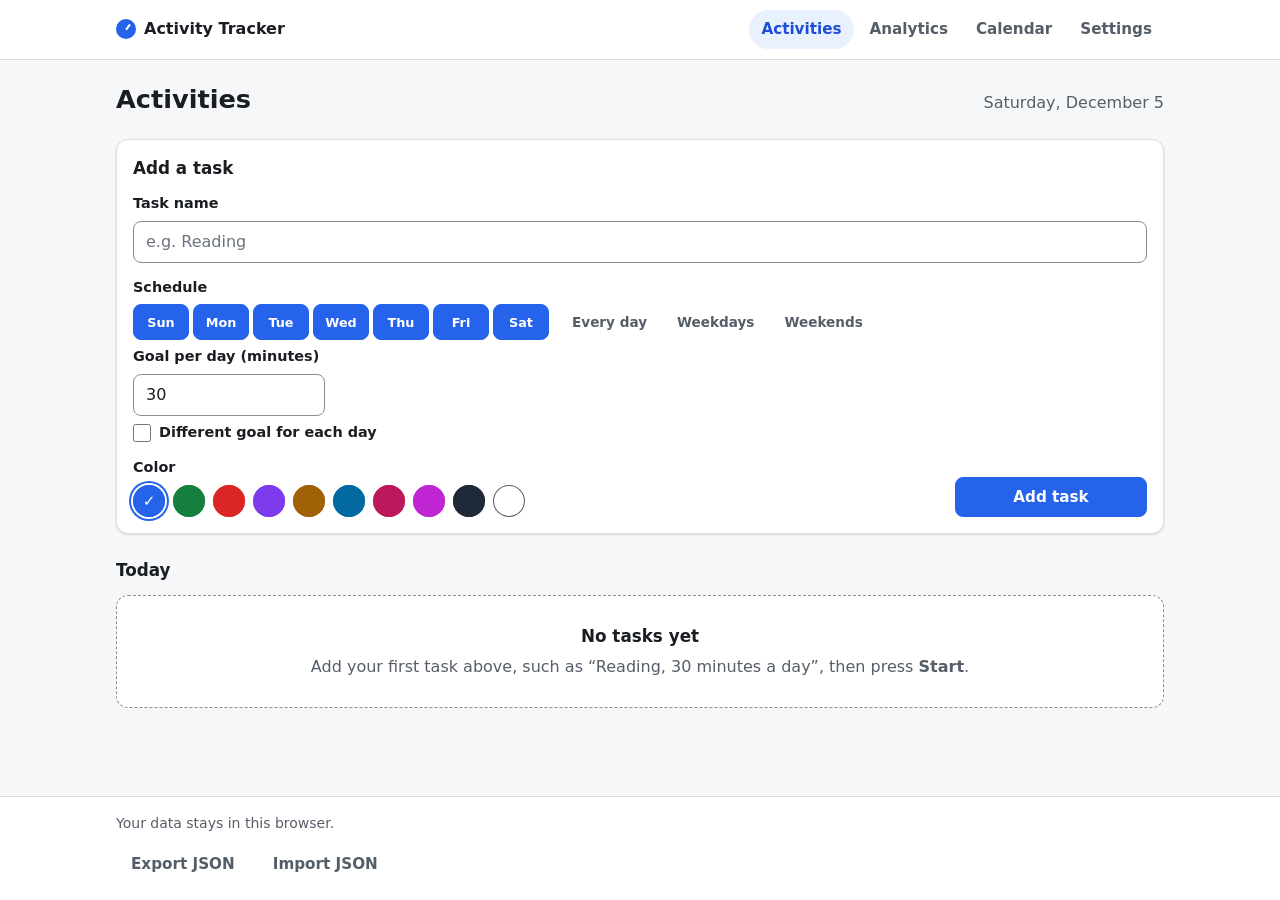
==== commit 18c6a35b: "Changed a few text files to be consistent in the index . html file" ====
--- a/index.html
+++ b/index.html
@@ -1,87 +1,114 @@
-<!doctype html>
+<!DOCTYPE html>
 <html lang="en">
-<head>
-  <meta charset="utf-8">
-  <meta name="viewport" content="width=device-width, initial-scale=1">
-  <title>Timers · Time Tracker</title>
-  <meta name="description" content="Track time on daily tasks with pausable stopwatches and daily goals.">
-  <link rel="icon" href="data:image/svg+xml,<svg xmlns='http://www.w3.org/2000/svg' viewBox='0 0 32 32'><circle cx='16' cy='17' r='13' fill='%232563eb'/><path d='M16 10v7l5 3' stroke='white' stroke-width='3' fill='none' stroke-linecap='round'/></svg>">
-  <script src="js/theme.js"></script>
-  <link rel="stylesheet" href="css/styles.css">
-  <script defer src="js/time.js"></script>
-  <script defer src="js/storage.js"></script>
-  <script defer src="js/ui.js"></script>
-  <script defer src="js/timers.js"></script>
-</head>
-<body>
-  <a class="skip-link" href="#main">Skip to content</a>
+	<head>
+		<meta charset="utf-8" />
+		<meta name="viewport" content="width=device-width, initial-scale=1" />
+		<title>Timers · Time Tracker</title>
+		<meta
+			name="description"
+			content="Track time on daily tasks with pausable stopwatches and daily goals."
+		/>
+		<link
+			rel="icon"
+			href="data:image/svg+xml,<svg xmlns='http://www.w3.org/2000/svg' viewBox='0 0 32 32'><circle cx='16' cy='17' r='13' fill='%232563eb'/><path d='M16 10v7l5 3' stroke='white' stroke-width='3' fill='none' stroke-linecap='round'/></svg>"
+		/>
+		<script src="js/theme.js"></script>
+		<link rel="stylesheet" href="css/styles.css" />
+		<script defer src="js/time.js"></script>
+		<script defer src="js/storage.js"></script>
+		<script defer src="js/ui.js"></script>
+		<script defer src="js/timers.js"></script>
+	</head>
+	<body>
+		<a class="skip-link" href="#main">Skip to content</a>
 
-  <header class="site-header">
-    <div class="header-inner">
-      <a class="brand" href="index.html"><span class="brand-mark" aria-hidden="true"></span>Time Tracker</a>
-      <nav aria-label="Main">
-        <ul class="nav-list">
-          <li><a href="index.html" aria-current="page">Timers</a></li>
-          <li><a href="analytics/index.html">Analytics</a></li>
-          <li><a href="calendar/index.html">Calendar</a></li>
-          <li><a href="settings/index.html">Settings</a></li>
-        </ul>
-      </nav>
-    </div>
-  </header>
+		<header class="site-header">
+			<div class="header-inner">
+				<a class="brand" href="index.html"
+					><span class="brand-mark" aria-hidden="true"></span>Activity
+					Tracker</a
+				>
+				<nav aria-label="Main">
+					<ul class="nav-list">
+						<li><a href="index.html" aria-current="page">Activities</a></li>
+						<li><a href="analytics/index.html">Analytics</a></li>
+						<li><a href="calendar/index.html">Calendar</a></li>
+						<li><a href="settings/index.html">Settings</a></li>
+					</ul>
+				</nav>
+			</div>
+		</header>
 
-  <div id="storage-warning" class="banner" role="status" hidden></div>
+		<div id="storage-warning" class="banner" role="status" hidden></div>
 
-  <main id="main" class="page">
-    <div class="page-head">
-      <h1 class="page-title">Timers</h1>
-      <p class="page-lede" id="today-label"></p>
-    </div>
+		<main id="main" class="page">
+			<div class="page-head">
+				<h1 class="page-title">Activities</h1>
+				<p class="page-lede" id="today-label"></p>
+			</div>
 
-    <section class="panel add-task" aria-labelledby="add-task-heading">
-      <h2 id="add-task-heading" class="section-title">Add a task</h2>
-      <form id="add-task-form" novalidate>
-        <div class="form-grid">
-          <div class="field field-name">
-            <label for="new-task-name">Task name</label>
-            <input id="new-task-name" name="name" type="text" maxlength="60" autocomplete="off" placeholder="e.g. Reading" required aria-describedby="new-task-name-error">
-            <p class="field-error" id="new-task-name-error"></p>
-          </div>
-          <!-- Replaced by the schedule editor from js/timers.js, which each task's edit form also uses. -->
-          <div id="new-task-schedule" class="field-schedule"></div>
-          <fieldset class="field field-color">
-            <legend>Color</legend>
-            <div class="swatches" id="new-task-colors"></div>
-          </fieldset>
-          <div class="field field-submit">
-            <button type="submit" class="btn btn-primary">Add task</button>
-          </div>
-        </div>
-      </form>
-    </section>
+			<section class="panel add-task" aria-labelledby="add-task-heading">
+				<h2 id="add-task-heading" class="section-title">Add a task</h2>
+				<form id="add-task-form" novalidate>
+					<div class="form-grid">
+						<div class="field field-name">
+							<label for="new-task-name">Task name</label>
+							<input
+								id="new-task-name"
+								name="name"
+								type="text"
+								maxlength="60"
+								autocomplete="off"
+								placeholder="e.g. Reading"
+								required
+								aria-describedby="new-task-name-error"
+							/>
+							<p class="field-error" id="new-task-name-error"></p>
+						</div>
+						<!-- Replaced by the schedule editor from js/timers.js, which each task's edit form also uses. -->
+						<div id="new-task-schedule" class="field-schedule"></div>
+						<fieldset class="field field-color">
+							<legend>Color</legend>
+							<div class="swatches" id="new-task-colors"></div>
+						</fieldset>
+						<div class="field field-submit">
+							<button type="submit" class="btn btn-primary">Add task</button>
+						</div>
+					</div>
+				</form>
+			</section>
 
-    <section aria-labelledby="tasks-heading">
-      <h2 id="tasks-heading" class="section-title">Today</h2>
-      <div id="empty-state" class="empty-state" hidden>
-        <p class="empty-title">No tasks yet</p>
-        <p>Add your first task above, such as “Reading, 30 minutes a day”, then press <strong>Start</strong>.</p>
-      </div>
-      <div id="none-today" class="empty-state" hidden>
-        <p class="empty-title">Nothing scheduled today</p>
-        <p>Your tasks for other days are listed below, and you can still start any of them.</p>
-      </div>
-      <ul id="task-list" class="task-grid"></ul>
-    </section>
+			<section aria-labelledby="tasks-heading">
+				<h2 id="tasks-heading" class="section-title">Today</h2>
+				<div id="empty-state" class="empty-state" hidden>
+					<p class="empty-title">No tasks yet</p>
+					<p>
+						Add your first task above, such as “Reading, 30 minutes a day”, then
+						press <strong>Start</strong>.
+					</p>
+				</div>
+				<div id="none-today" class="empty-state" hidden>
+					<p class="empty-title">Nothing scheduled today</p>
+					<p>
+						Your tasks for other days are listed below, and you can still start
+						any of them.
+					</p>
+				</div>
+				<ul id="task-list" class="task-grid"></ul>
+			</section>
 
-    <section id="other-section" aria-labelledby="other-heading" hidden>
-      <h2 id="other-heading" class="section-title">Not scheduled today</h2>
-      <p class="section-note">You can still track time on these. It just won't count toward a goal today.</p>
-      <ul id="other-task-list" class="task-grid"></ul>
-    </section>
+			<section id="other-section" aria-labelledby="other-heading" hidden>
+				<h2 id="other-heading" class="section-title">Not scheduled today</h2>
+				<p class="section-note">
+					You can still track time on these. It just won't count toward a goal
+					today.
+				</p>
+				<ul id="other-task-list" class="task-grid"></ul>
+			</section>
 
-    <p id="live-status" class="visually-hidden" role="status"></p>
-  </main>
+			<p id="live-status" class="visually-hidden" role="status"></p>
+		</main>
 
-  <footer class="site-footer" id="site-footer"></footer>
-</body>
+		<footer class="site-footer" id="site-footer"></footer>
+	</body>
 </html>
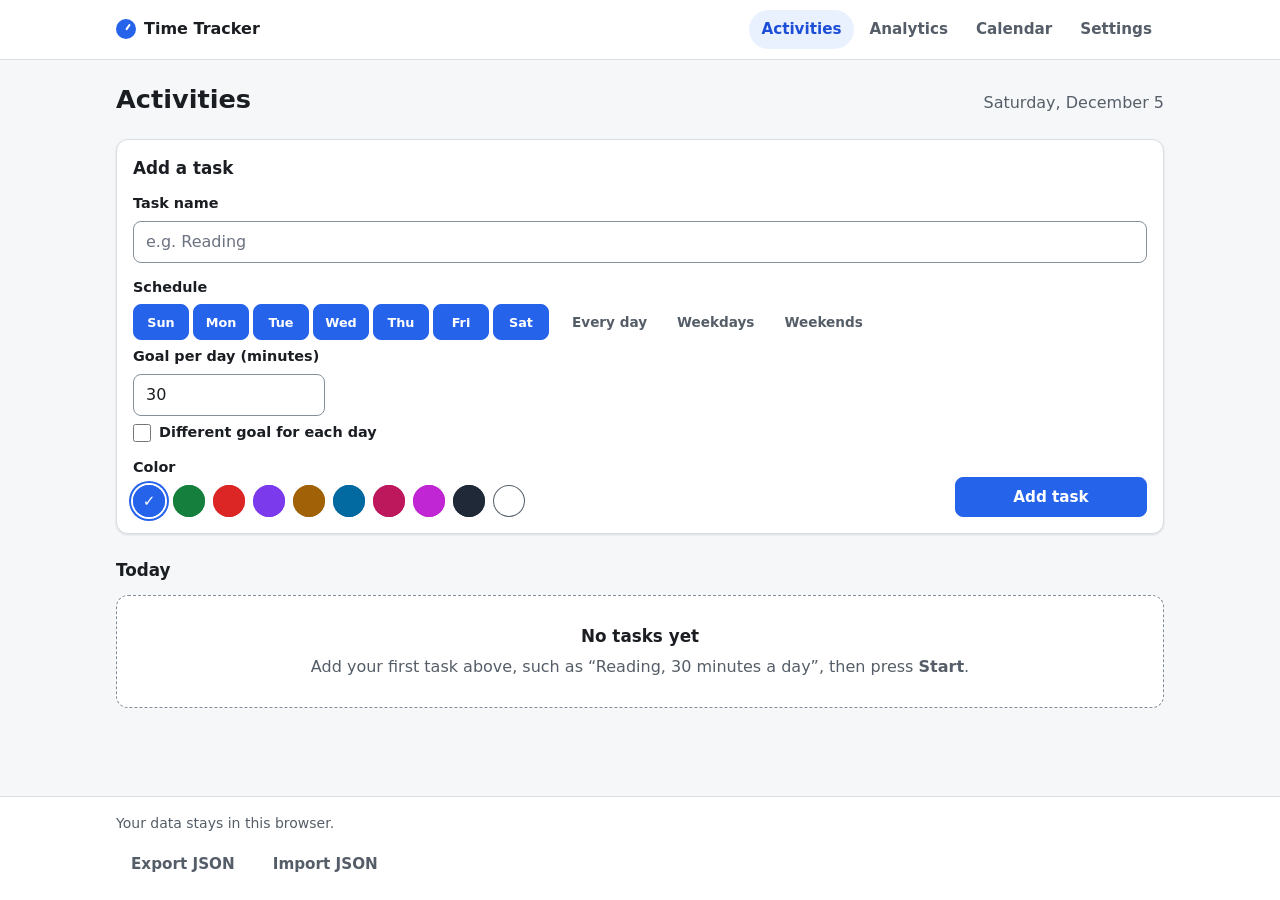
==== commit b04ceac5: "fix: use Time Tracker and Activities names consistently The site is called Time Tracker and its home" ====
--- a/index.html
+++ b/index.html
@@ -3,7 +3,7 @@
 	<head>
 		<meta charset="utf-8" />
 		<meta name="viewport" content="width=device-width, initial-scale=1" />
-		<title>Timers · Time Tracker</title>
+		<title>Activities · Time Tracker</title>
 		<meta
 			name="description"
 			content="Track time on daily tasks with pausable stopwatches and daily goals."
@@ -17,7 +17,7 @@
 		<script defer src="js/time.js"></script>
 		<script defer src="js/storage.js"></script>
 		<script defer src="js/ui.js"></script>
-		<script defer src="js/timers.js"></script>
+		<script defer src="js/activities.js"></script>
 	</head>
 	<body>
 		<a class="skip-link" href="#main">Skip to content</a>
@@ -25,8 +25,7 @@
 		<header class="site-header">
 			<div class="header-inner">
 				<a class="brand" href="index.html"
-					><span class="brand-mark" aria-hidden="true"></span>Activity
-					Tracker</a
+					><span class="brand-mark" aria-hidden="true"></span>Time Tracker</a
 				>
 				<nav aria-label="Main">
 					<ul class="nav-list">
@@ -65,7 +64,7 @@
 							/>
 							<p class="field-error" id="new-task-name-error"></p>
 						</div>
-						<!-- Replaced by the schedule editor from js/timers.js, which each task's edit form also uses. -->
+						<!-- Replaced by the schedule editor from js/activities.js, which each task's edit form also uses. -->
 						<div id="new-task-schedule" class="field-schedule"></div>
 						<fieldset class="field field-color">
 							<legend>Color</legend>
--- a/css/styles.css
+++ b/css/styles.css
@@ -742,7 +742,7 @@
   transition: width 0.3s ease;
 }
 
-/* ---- Timers page --------------------------------------------------------- */
+/* ---- Activities page ----------------------------------------------------- */
 
 .task-grid {
   display: grid;
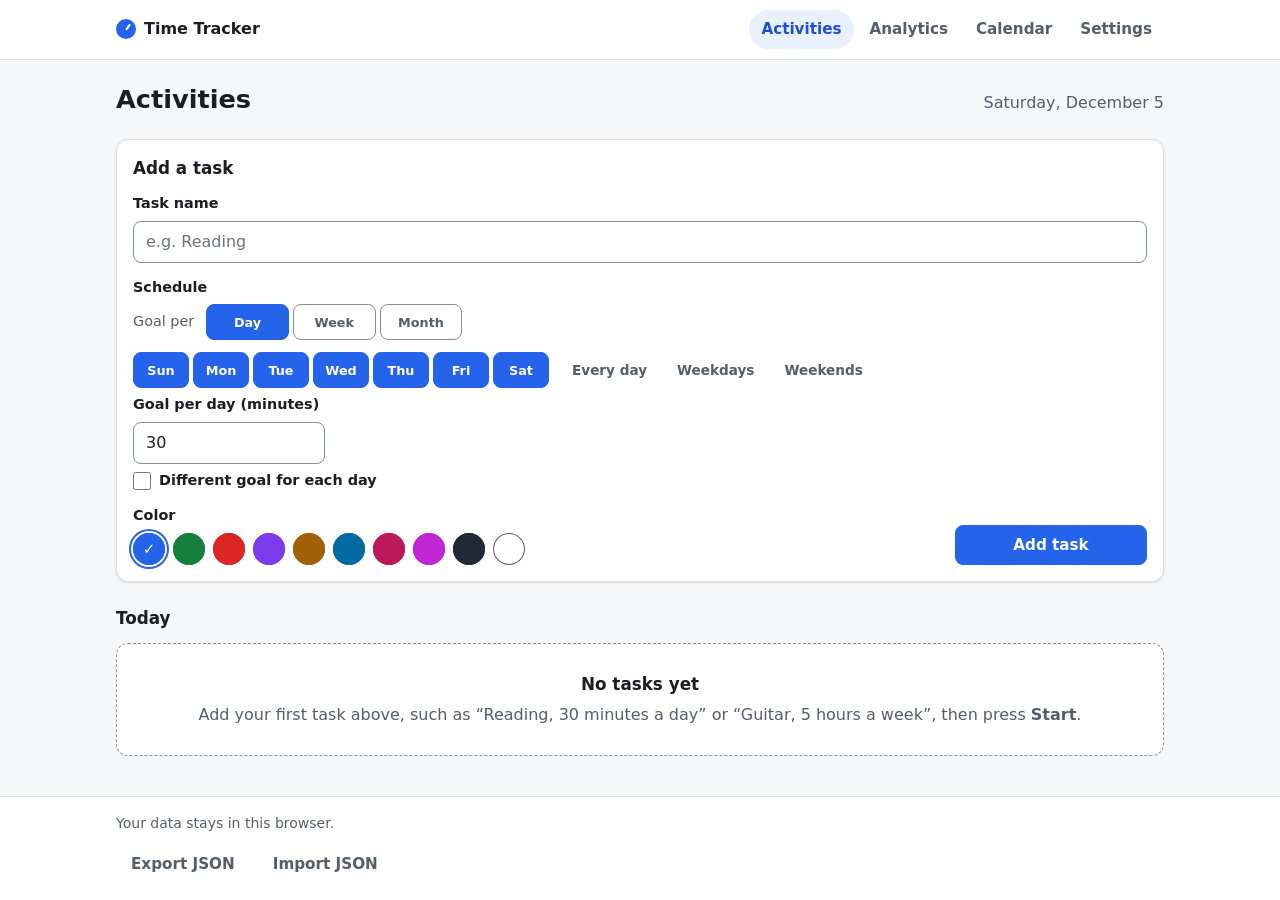
==== commit 1ab7645a: "feat: add weekly and monthly task goals Tasks could only have a goal per day. Each task now has a go" ====
--- a/index.html
+++ b/index.html
@@ -6,7 +6,7 @@
 		<title>Activities · Time Tracker</title>
 		<meta
 			name="description"
-			content="Track time on daily tasks with pausable stopwatches and daily goals."
+			content="Track time on tasks with pausable stopwatches and daily, weekly or monthly goals."
 		/>
 		<link
 			rel="icon"
@@ -82,8 +82,8 @@
 				<div id="empty-state" class="empty-state" hidden>
 					<p class="empty-title">No tasks yet</p>
 					<p>
-						Add your first task above, such as “Reading, 30 minutes a day”, then
-						press <strong>Start</strong>.
+						Add your first task above, such as “Reading, 30 minutes a day” or
+						“Guitar, 5 hours a week”, then press <strong>Start</strong>.
 					</p>
 				</div>
 				<div id="none-today" class="empty-state" hidden>
--- a/css/styles.css
+++ b/css/styles.css
@@ -594,9 +594,54 @@
   outline-offset: 2px;
 }
 
+/* "Goal per" Day / Week / Month: the same chips as the day picker, used as radios. */
+.period-row {
+  display: flex;
+  flex-wrap: wrap;
+  align-items: center;
+  gap: 8px 12px;
+  margin-bottom: 6px;
+}
+
+.period-label {
+  color: var(--text-muted);
+  font-size: 0.9rem;
+}
+
+.period-picker {
+  display: flex;
+  flex: 0 1 16rem;
+  gap: 4px;
+}
+
+/* Keeps the fieldset's spacing for the day controls now that they're grouped. */
+.day-block {
+  display: flex;
+  flex-direction: column;
+  gap: 6px;
+}
+
 /* A few digits of minutes don't need the full width of the add form. */
-.field-schedule > .field input[type='number'] {
+.field-schedule .field input[type='number'] {
   max-width: 12rem;
+}
+
+.duration-inputs {
+  display: flex;
+  flex-wrap: wrap;
+  gap: 8px 12px;
+}
+
+.duration-part {
+  display: flex;
+  flex-direction: column;
+  gap: 4px;
+  width: 7rem;
+}
+
+.field .duration-part label {
+  color: var(--text-muted);
+  font-size: 0.8rem;
 }
 
 .field .check-row {
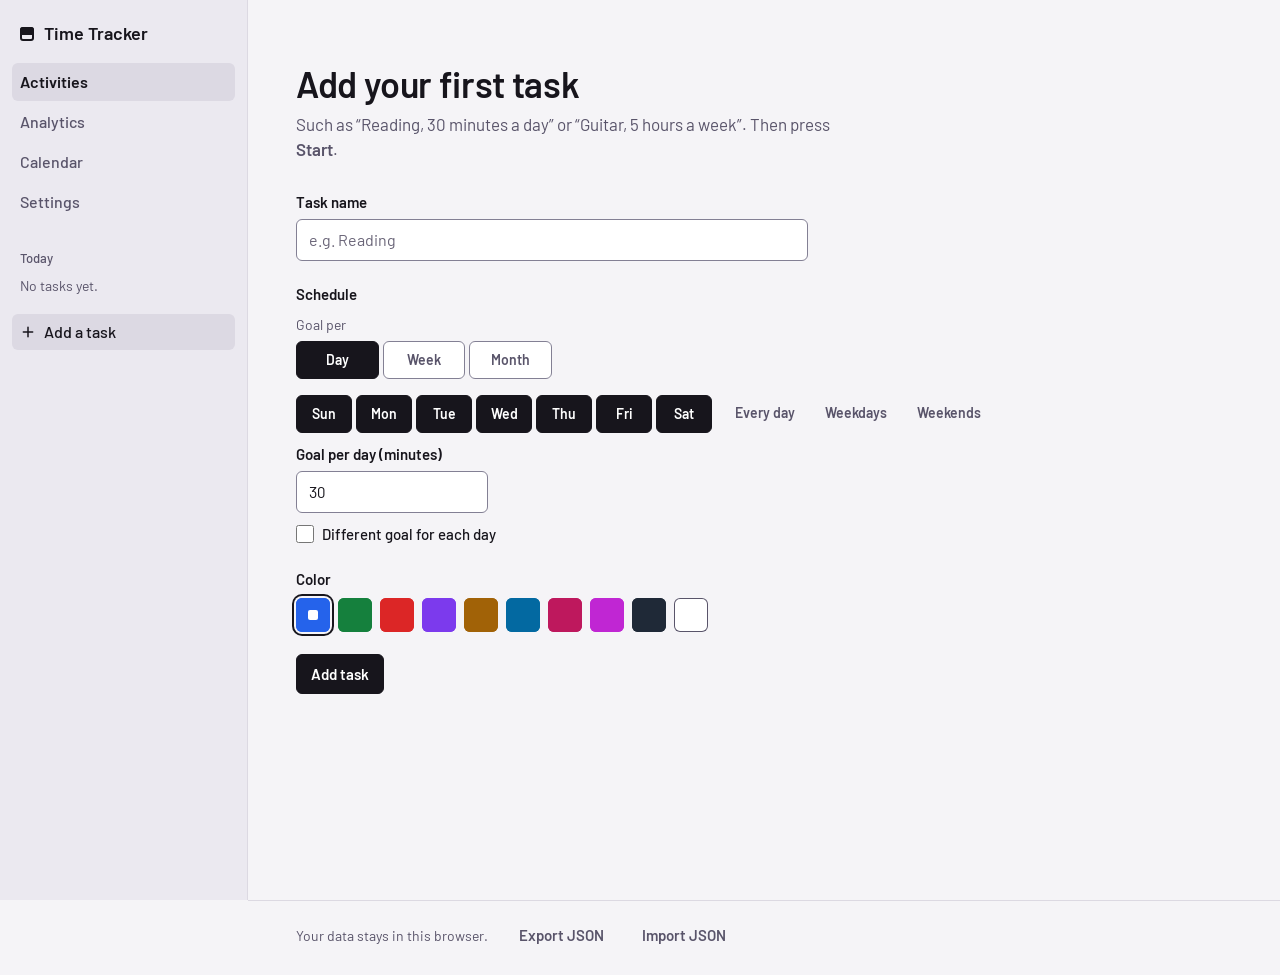
==== commit 9a19d83a: "feat: redesign the app around a color stage and a shared task rail Replace the default card-grid loo" ====
--- a/index.html
+++ b/index.html
@@ -2,7 +2,7 @@
 <html lang="en">
 	<head>
 		<meta charset="utf-8" />
-		<meta name="viewport" content="width=device-width, initial-scale=1" />
+		<meta name="viewport" content="width=device-width, initial-scale=1, viewport-fit=cover" />
 		<title>Activities · Time Tracker</title>
 		<meta
 			name="description"
@@ -10,104 +10,131 @@
 		/>
 		<link
 			rel="icon"
-			href="data:image/svg+xml,<svg xmlns='http://www.w3.org/2000/svg' viewBox='0 0 32 32'><circle cx='16' cy='17' r='13' fill='%232563eb'/><path d='M16 10v7l5 3' stroke='white' stroke-width='3' fill='none' stroke-linecap='round'/></svg>"
+			href="data:image/svg+xml,<svg xmlns='http://www.w3.org/2000/svg' viewBox='0 0 32 32'><rect x='3' y='3' width='26' height='26' rx='6' fill='%2317151c'/><rect x='7' y='18' width='18' height='7' rx='2' fill='%23ffffff'/></svg>"
 		/>
 		<script src="js/theme.js"></script>
+		<link rel="preload" href="fonts/barlow-latin-400-normal.woff2" as="font" type="font/woff2" crossorigin />
+		<link rel="preload" href="fonts/barlow-condensed-latin-700-normal.woff2" as="font" type="font/woff2" crossorigin />
 		<link rel="stylesheet" href="css/styles.css" />
 		<script defer src="js/time.js"></script>
 		<script defer src="js/storage.js"></script>
 		<script defer src="js/ui.js"></script>
 		<script defer src="js/activities.js"></script>
 	</head>
-	<body>
+	<body data-page="activities">
 		<a class="skip-link" href="#main">Skip to content</a>
 
-		<header class="site-header">
-			<div class="header-inner">
-				<a class="brand" href="index.html"
-					><span class="brand-mark" aria-hidden="true"></span>Time Tracker</a
-				>
-				<nav aria-label="Main">
-					<ul class="nav-list">
-						<li><a href="index.html" aria-current="page">Activities</a></li>
-						<li><a href="analytics/index.html">Analytics</a></li>
-						<li><a href="calendar/index.html">Calendar</a></li>
-						<li><a href="settings/index.html">Settings</a></li>
-					</ul>
-				</nav>
-			</div>
-		</header>
-
-		<div id="storage-warning" class="banner" role="status" hidden></div>
-
-		<main id="main" class="page">
-			<div class="page-head">
-				<h1 class="page-title">Activities</h1>
-				<p class="page-lede" id="today-label"></p>
+		<div class="shell">
+			<div class="rail">
+				<header class="rail-head">
+					<a class="brand" href="index.html"
+						><span class="brand-mark" aria-hidden="true"></span>Time Tracker</a
+					>
+					<nav class="rail-nav" aria-label="Main">
+						<ul class="nav-list">
+							<li><a href="index.html" aria-current="page">Activities</a></li>
+							<li><a href="analytics/index.html">Analytics</a></li>
+							<li><a href="calendar/index.html">Calendar</a></li>
+							<li><a href="settings/index.html">Settings</a></li>
+						</ul>
+					</nav>
+				</header>
+				<!-- Filled by ui.mountRail in js/ui.js. -->
+				<aside class="rail-tasks" id="rail-tasks" aria-label="Tasks"></aside>
 			</div>
 
-			<section class="panel add-task" aria-labelledby="add-task-heading">
-				<h2 id="add-task-heading" class="section-title">Add a task</h2>
-				<form id="add-task-form" novalidate>
-					<div class="form-grid">
-						<div class="field field-name">
-							<label for="new-task-name">Task name</label>
-							<input
-								id="new-task-name"
-								name="name"
-								type="text"
-								maxlength="60"
-								autocomplete="off"
-								placeholder="e.g. Reading"
-								required
-								aria-describedby="new-task-name-error"
-							/>
-							<p class="field-error" id="new-task-name-error"></p>
+			<div class="main-col">
+				<div id="storage-warning" class="banner" role="status" hidden></div>
+
+				<main id="main" class="stage">
+					<h1 class="visually-hidden">Activities</h1>
+
+					<section class="stage-view" id="stage-view" aria-labelledby="stage-name" hidden>
+						<div id="stage-display">
+							<div class="stage-meta">
+								<p id="stage-status"></p>
+								<p id="today-label"></p>
+							</div>
+							<div class="stage-head">
+								<span class="task-square" aria-hidden="true"></span>
+								<h2 class="stage-name" id="stage-name"></h2>
+							</div>
+							<p class="stage-schedule" id="stage-schedule"></p>
+							<p class="stage-time" id="stage-time" role="timer"></p>
+							<div id="stage-progress"></div>
+							<div class="stage-goal">
+								<p class="stage-goal-text" id="stage-goal"></p>
+								<p class="stage-remaining" id="stage-remaining"></p>
+							</div>
+							<p class="stage-last" id="stage-last" hidden></p>
+							<div class="stage-actions">
+								<div class="btn-row" id="stage-actions">
+									<button type="button" class="btn btn-stage" id="stage-toggle"></button>
+									<button type="button" class="btn btn-quiet" id="stage-edit">Edit</button>
+									<button type="button" class="btn btn-quiet btn-quiet-danger" id="stage-delete">
+										Delete
+									</button>
+								</div>
+								<div
+									class="inline-confirm"
+									id="stage-confirm"
+									role="group"
+									aria-label="Confirm delete"
+									hidden
+								>
+									<p class="confirm-text" id="stage-confirm-text"></p>
+									<div class="btn-row">
+										<button type="button" class="btn btn-danger" id="confirm-delete">Delete</button>
+										<button type="button" class="btn" id="cancel-delete">Cancel</button>
+									</div>
+								</div>
+							</div>
 						</div>
-						<!-- Replaced by the schedule editor from js/activities.js, which each task's edit form also uses. -->
-						<div id="new-task-schedule" class="field-schedule"></div>
-						<fieldset class="field field-color">
-							<legend>Color</legend>
-							<div class="swatches" id="new-task-colors"></div>
-						</fieldset>
-						<div class="field field-submit">
-							<button type="submit" class="btn btn-primary">Add task</button>
+					</section>
+
+					<section class="stage-add" id="stage-add" aria-labelledby="add-task-heading" hidden>
+						<div class="stage-form-head">
+							<h2 class="stage-form-title" id="add-task-heading">Add a task</h2>
+							<p class="stage-form-intro" id="add-intro" hidden>
+								Such as “Reading, 30 minutes a day” or “Guitar, 5 hours a week”. Then
+								press <strong>Start</strong>.
+							</p>
 						</div>
-					</div>
-				</form>
-			</section>
+						<form id="add-task-form" novalidate>
+							<div class="form-grid">
+								<div class="field field-name">
+									<label for="new-task-name">Task name</label>
+									<input
+										id="new-task-name"
+										name="name"
+										type="text"
+										maxlength="60"
+										autocomplete="off"
+										placeholder="e.g. Reading"
+										required
+										aria-describedby="new-task-name-error"
+									/>
+									<p class="field-error" id="new-task-name-error"></p>
+								</div>
+								<!-- Replaced by the schedule editor from js/activities.js, which the edit form also uses. -->
+								<div id="new-task-schedule" class="field-schedule"></div>
+								<fieldset class="field field-color">
+									<legend>Color</legend>
+									<div class="swatches" id="new-task-colors"></div>
+								</fieldset>
+								<div class="btn-row">
+									<button type="submit" class="btn btn-primary">Add task</button>
+									<button type="button" class="btn btn-quiet" id="cancel-add">Cancel</button>
+								</div>
+							</div>
+						</form>
+					</section>
 
-			<section aria-labelledby="tasks-heading">
-				<h2 id="tasks-heading" class="section-title">Today</h2>
-				<div id="empty-state" class="empty-state" hidden>
-					<p class="empty-title">No tasks yet</p>
-					<p>
-						Add your first task above, such as “Reading, 30 minutes a day” or
-						“Guitar, 5 hours a week”, then press <strong>Start</strong>.
-					</p>
-				</div>
-				<div id="none-today" class="empty-state" hidden>
-					<p class="empty-title">Nothing scheduled today</p>
-					<p>
-						Your tasks for other days are listed below, and you can still start
-						any of them.
-					</p>
-				</div>
-				<ul id="task-list" class="task-grid"></ul>
-			</section>
+					<p id="live-status" class="visually-hidden" role="status"></p>
+				</main>
+			</div>
 
-			<section id="other-section" aria-labelledby="other-heading" hidden>
-				<h2 id="other-heading" class="section-title">Not scheduled today</h2>
-				<p class="section-note">
-					You can still track time on these. It just won't count toward a goal
-					today.
-				</p>
-				<ul id="other-task-list" class="task-grid"></ul>
-			</section>
-
-			<p id="live-status" class="visually-hidden" role="status"></p>
-		</main>
-
-		<footer class="site-footer" id="site-footer"></footer>
+			<footer class="site-footer" id="site-footer"></footer>
+		</div>
 	</body>
 </html>
--- a/css/styles.css
+++ b/css/styles.css
@@ -1,85 +1,122 @@
 /* Time Tracker: shared styles for every page. */
 
+/* Barlow and Barlow Condensed (SIL Open Font License), served from this site so no request leaves it. */
+@font-face {
+  font-family: 'Barlow';
+  font-style: normal;
+  font-weight: 400;
+  font-display: swap;
+  src: url('../fonts/barlow-latin-400-normal.woff2') format('woff2');
+}
+
+@font-face {
+  font-family: 'Barlow';
+  font-style: normal;
+  font-weight: 500;
+  font-display: swap;
+  src: url('../fonts/barlow-latin-500-normal.woff2') format('woff2');
+}
+
+@font-face {
+  font-family: 'Barlow';
+  font-style: normal;
+  font-weight: 600;
+  font-display: swap;
+  src: url('../fonts/barlow-latin-600-normal.woff2') format('woff2');
+}
+
+@font-face {
+  font-family: 'Barlow Condensed';
+  font-style: normal;
+  font-weight: 600;
+  font-display: swap;
+  src: url('../fonts/barlow-condensed-latin-600-normal.woff2') format('woff2');
+}
+
+@font-face {
+  font-family: 'Barlow Condensed';
+  font-style: normal;
+  font-weight: 700;
+  font-display: swap;
+  src: url('../fonts/barlow-condensed-latin-700-normal.woff2') format('woff2');
+}
+
 :root {
-  --radius: 12px;
-  --radius-sm: 8px;
-  --font: system-ui, -apple-system, 'Segoe UI', Roboto, 'Helvetica Neue', sans-serif;
-  --gutter: 16px;
-  --max: 1080px;
+  --radius: 6px;
+  --radius-sm: 4px;
+  --font: 'Barlow', system-ui, -apple-system, 'Segoe UI', Roboto, sans-serif;
+  --font-figures: 'Barlow Condensed', 'Barlow', system-ui, sans-serif;
+  --gutter: clamp(16px, 4vw, 48px);
+  --rail-width: 248px;
+  --tabbar-height: 60px;
+  --ease: cubic-bezier(0.22, 1, 0.36, 1);
 }
 
 /*
  * Colors. js/theme.js sets data-theme on <html> before the first paint. The
  * selectors aren't tied to :root, so any element can carry data-theme and get
  * that theme's tokens, which is how the Settings previews show both themes.
- * `*-text` tokens are for text on the page; their siblings are for fills and
- * borders, because dark mode needs light text but still-dark fills.
+ * There is no brand accent: ink is the action color, and the task colors are
+ * the only hues on the page.
  */
 :root,
 [data-theme='light'] {
   color-scheme: light;
-  --bg: #f6f7f9;
+  --bg: #f5f4f7;
+  --rail: #ebe9f0;
+  --rail-raised: #dcd9e3;
   --surface: #ffffff;
-  --surface-muted: #eef0f3;
-  --text: #1a1d21;
-  --text-muted: #555e68;
-  --placeholder: #6b7280;
-  --border: #d9dee3;
-  /* ≥ 3:1 against white, so input and button edges stay perceivable (WCAG 1.4.11). */
-  --border-strong: #858f99;
-  --grid-line: #e6e9ed;
-  --accent: #2563eb;
-  --accent-strong: #1d4ed8;
-  --accent-soft: #eaf1fe;
-  --accent-text: #1d4ed8;
-  --focus: #1d4ed8;
+  --surface-muted: #efedf3;
+  --text: #17151c;
+  --text-muted: #59546a;
+  --placeholder: #6a6578;
+  --border: #dcd9e2;
+  /* ≥ 3:1 against white and the ground, so input and button edges stay perceivable (WCAG 1.4.11). */
+  --border-strong: #838094;
+  --grid-line: #e4e1ea;
+  --ink: #17151c;
+  --on-ink: #ffffff;
+  --focus: #17151c;
   --danger: #b91c1c;
   --danger-strong: #991b1b;
   --danger-soft: #fdf1f1;
   --danger-border: #f0bcbc;
   --danger-text: #b91c1c;
   --success: #166534;
-  --success-soft: #e6f4ea;
-  --warning-bg: #fff8e6;
-  --warning-border: #e3ad3f;
+  --warning-bg: #fff6dc;
+  --warning-border: #d9a43a;
   --warning-text: #5f3f00;
-  --now: #d93025;
-  --today-bg: #f7faff;
-  --shadow: 0 1px 2px rgba(16, 24, 40, 0.05), 0 1px 3px rgba(16, 24, 40, 0.07);
-  --shadow-pop: 0 8px 24px rgba(16, 24, 40, 0.16);
+  --today-bg: #eeecf3;
+  --shadow-pop: 0 8px 24px rgba(23, 21, 28, 0.16);
 }
 
 /* Text pairs are ≥ 4.5:1 and borders ≥ 3:1, as in light. `--surface-muted` must match DARK_SURFACE_MUTED in js/storage.js. */
 [data-theme='dark'] {
   color-scheme: dark;
-  --bg: #0f1114;
-  --surface: #181b1f;
-  --surface-muted: #23272d;
-  --text: #e6e8eb;
-  --text-muted: #a0a8b1;
-  --placeholder: #8b949e;
-  --border: #2e333a;
-  --border-strong: #6b747e;
-  --grid-line: #262a30;
-  /* The accent stays dark enough for white text on buttons; links use the lighter --accent-text. */
-  --accent: #2563eb;
-  --accent-strong: #1d4ed8;
-  --accent-soft: #1b2a4a;
-  --accent-text: #8ab4f8;
-  --focus: #8ab4f8;
+  --bg: #121016;
+  --rail: #19171e;
+  --rail-raised: #2a2631;
+  --surface: #1d1a23;
+  --surface-muted: #24212b;
+  --text: #ece9f2;
+  --text-muted: #a8a2b4;
+  --placeholder: #938d9f;
+  --border: #2d2934;
+  --border-strong: #757083;
+  --grid-line: #26232c;
+  --ink: #ece9f2;
+  --on-ink: #17151c;
+  --focus: #ece9f2;
   --danger: #dc2626;
   --danger-strong: #b91c1c;
   --danger-soft: #2c1517;
   --danger-border: #6b2a2a;
   --danger-text: #f28b82;
   --success: #6fcf8f;
-  --success-soft: #12291b;
   --warning-bg: #2b2208;
   --warning-border: #8a6512;
   --warning-text: #f5d58a;
-  --now: #ff6b5e;
-  --today-bg: #16202e;
-  --shadow: 0 1px 2px rgba(0, 0, 0, 0.4), 0 1px 3px rgba(0, 0, 0, 0.5);
+  --today-bg: #1a1820;
   --shadow-pop: 0 8px 24px rgba(0, 0, 0, 0.55);
 }
 
@@ -98,13 +135,12 @@
 
 html {
   -webkit-text-size-adjust: 100%;
+  scrollbar-color: var(--border-strong) transparent;
+  caret-color: var(--ink);
 }
 
 body {
   margin: 0;
-  min-height: 100vh;
-  display: flex;
-  flex-direction: column;
   font-family: var(--font);
   font-size: 16px;
   line-height: 1.5;
@@ -112,10 +148,6 @@
   background: var(--bg);
 }
 
-main {
-  flex: 1;
-}
-
 h1,
 h2,
 h3,
@@ -124,14 +156,24 @@
 }
 
 a {
-  color: var(--accent-text);
-  text-underline-offset: 2px;
+  color: var(--text);
+  text-decoration-color: var(--border-strong);
+  text-underline-offset: 3px;
+}
+
+a:hover {
+  text-decoration-color: currentColor;
 }
 
 button,
 input {
   font: inherit;
   color: inherit;
+}
+
+::selection {
+  background: var(--ink);
+  color: var(--on-ink);
 }
 
 :focus-visible {
@@ -158,68 +200,89 @@
   left: 8px;
   z-index: 100;
   padding: 8px 12px;
-  border-radius: var(--radius-sm);
-  background: var(--surface);
-  color: var(--accent-text);
-  font-weight: 600;
-  box-shadow: var(--shadow);
+  border-radius: var(--radius);
+  background: var(--ink);
+  color: var(--on-ink);
+  font-weight: 600;
 }
 
 .skip-link:focus {
   top: 8px;
 }
 
-/* ---- Header, banner, footer -------------------------------------------- */
-
-.site-header {
-  background: var(--surface);
-  border-bottom: 1px solid var(--border);
-}
-
-.header-inner {
-  display: flex;
-  flex-wrap: wrap;
-  align-items: center;
-  justify-content: space-between;
-  gap: 8px 16px;
-  max-width: var(--max);
-  margin: 0 auto;
-  padding: 10px var(--gutter);
+.icon {
+  flex: none;
+  width: 1em;
+  height: 1em;
+  fill: currentColor;
+}
+
+/* Line icons; play and pause are solid shapes. */
+.icon-plus,
+.icon-check,
+.icon-chevron-left,
+.icon-chevron-right {
+  fill: none;
+  stroke: currentColor;
+  stroke-width: 2.25;
+  stroke-linecap: round;
+  stroke-linejoin: round;
+}
+
+/* ---- Shell: rail + content ----------------------------------------------- */
+
+.shell {
+  display: grid;
+  grid-template-columns: var(--rail-width) minmax(0, 1fr);
+  grid-template-rows: 1fr auto;
+  min-height: 100vh;
+}
+
+.rail {
+  position: sticky;
+  top: 0;
+  grid-row: 1 / -1;
+  display: flex;
+  flex-direction: column;
+  height: 100vh;
+  overflow-y: auto;
+  overscroll-behavior: contain;
+  padding: 0 12px;
+  border-right: 1px solid var(--border);
+  background: var(--rail);
+}
+
+.rail-head {
+  display: flex;
+  flex-direction: column;
+  gap: 16px;
+  padding: 20px 0 4px;
 }
 
 .brand {
   display: inline-flex;
   align-items: center;
-  gap: 8px;
+  gap: 10px;
+  padding: 0 8px;
   color: var(--text);
-  font-weight: 700;
+  font-size: 1.125rem;
+  font-weight: 600;
   text-decoration: none;
 }
 
+/* A small stage: an ink square with the rail showing through its lower half. */
 .brand-mark {
-  position: relative;
-  width: 20px;
-  height: 20px;
-  border-radius: 50%;
-  background: var(--accent);
-}
-
-.brand-mark::after {
-  content: '';
-  position: absolute;
-  top: 4px;
-  left: 9px;
-  width: 2px;
-  height: 7px;
-  border-radius: 1px;
-  background: #fff;
-  transform-origin: bottom center;
-  transform: rotate(35deg);
+  width: 14px;
+  height: 14px;
+  border-radius: 3px;
+  background: linear-gradient(var(--ink) 55%, transparent 55%);
+  box-shadow: inset 0 0 0 2px var(--ink);
 }
 
 .nav-list {
   display: flex;
-  gap: 4px;
+  flex-direction: column;
+  gap: 2px;
   margin: 0;
   padding: 0;
   list-style: none;
@@ -227,70 +290,248 @@
 
 .nav-list a {
   display: block;
-  padding: 8px 12px;
-  border-radius: 999px;
-  color: var(--text-muted);
-  font-size: 0.95rem;
-  font-weight: 600;
+  padding: 7px 8px;
+  border-radius: var(--radius);
+  color: var(--text-muted);
+  font-weight: 500;
   text-decoration: none;
 }
 
 .nav-list a:hover {
-  background: var(--surface-muted);
+  background: var(--rail-raised);
   color: var(--text);
 }
 
 .nav-list a[aria-current='page'] {
-  background: var(--accent-soft);
-  color: var(--accent-text);
+  background: var(--rail-raised);
+  color: var(--text);
+  font-weight: 600;
+}
+
+.main-col {
+  display: flex;
+  flex-direction: column;
+  min-width: 0;
+}
+
+.site-footer {
+  grid-column: 2;
+  display: flex;
+  flex-wrap: wrap;
+  align-items: center;
+  gap: 8px 16px;
+  padding: 14px var(--gutter) 20px;
+  border-top: 1px solid var(--border);
+}
+
+.site-footer > .inline-confirm,
+.site-footer > .data-status {
+  flex-basis: 100%;
+}
+
+.footer-note,
+.data-status {
+  color: var(--text-muted);
+  font-size: 0.875rem;
+}
+
+.data-status:empty {
+  display: none;
 }
 
 .banner {
-  width: calc(100% - 2 * var(--gutter));
-  max-width: calc(var(--max) - 2 * var(--gutter));
-  margin: 12px auto 0;
+  margin: 16px var(--gutter) 0;
   padding: 10px 14px;
   border: 1px solid var(--warning-border);
-  border-radius: var(--radius-sm);
+  border-radius: var(--radius);
   background: var(--warning-bg);
   color: var(--warning-text);
-  font-size: 0.925rem;
-}
-
-.site-footer {
-  display: flex;
-  flex-direction: column;
-  align-items: flex-start;
-  gap: 10px;
-  padding: 16px max(var(--gutter), calc((100% - var(--max)) / 2 + var(--gutter)));
-  border-top: 1px solid var(--border);
-  background: var(--surface);
-}
-
-.footer-note,
-.data-status {
+  font-size: 0.9375rem;
+}
+
+/* ---- Rail task list ------------------------------------------------------ */
+
+.rail-tasks {
+  flex: 1;
+  padding: 8px 0 24px;
+}
+
+.rail-group-title {
+  padding: 16px 8px 6px;
+  color: var(--text-muted);
+  font-size: 0.8125rem;
+  font-weight: 500;
+}
+
+.rail-note {
+  padding: 0 8px 6px;
   color: var(--text-muted);
   font-size: 0.875rem;
 }
 
-.data-status:empty {
+.rail-list {
+  display: flex;
+  flex-direction: column;
+  gap: 2px;
+  margin: 0;
+  padding: 0;
+  list-style: none;
+}
+
+.rail-task {
+  display: flex;
+  align-items: center;
+  gap: 2px;
+  border-radius: var(--radius);
+  transition: background-color 250ms var(--ease), color 250ms var(--ease);
+}
+
+.rail-task-link {
+  display: flex;
+  flex: 1;
+  align-items: center;
+  gap: 8px;
+  min-width: 0;
+  min-height: 36px;
+  padding: 6px 8px;
+  border-radius: var(--radius);
+  color: inherit;
+  text-decoration: none;
+}
+
+.rail-task-link:hover,
+.rail-play:hover,
+.rail-add:hover {
+  background: var(--rail-raised);
+}
+
+.rail-task.is-selected:not(.is-running) {
+  background: var(--rail-raised);
+  font-weight: 600;
+}
+
+.rail-task.is-off:not(.is-running) .rail-task-link {
+  color: var(--text-muted);
+}
+
+.task-square {
+  flex: none;
+  width: 10px;
+  height: 10px;
+  border-radius: 2px;
+  background: var(--task-color);
+  box-shadow: inset 0 0 0 1px var(--task-edge);
+}
+
+/* Long names wrap rather than truncate, so a name is never cut short. */
+.rail-task-name {
+  flex: 1;
+  min-width: 0;
+  line-height: 1.25;
+  overflow-wrap: anywhere;
+}
+
+.rail-task-time {
+  display: inline-flex;
+  align-items: center;
+  gap: 4px;
+  color: var(--text-muted);
+  font-family: var(--font-figures);
+  font-size: 1rem;
+  font-weight: 600;
+  font-variant-numeric: tabular-nums;
+  white-space: nowrap;
+}
+
+.rail-task-period {
+  font-family: var(--font);
+  font-size: 0.75rem;
+  font-weight: 500;
+}
+
+.rail-task-met {
+  display: inline-flex;
+  font-size: 0.875rem;
+}
+
+.rail-play {
+  display: grid;
+  flex: none;
+  place-items: center;
+  width: 36px;
+  height: 36px;
+  padding: 0;
+  border: 0;
+  border-radius: var(--radius);
+  background: transparent;
+  color: var(--text-muted);
+  font-size: 0.875rem;
+  cursor: pointer;
+}
+
+.rail-play:hover {
+  color: var(--text);
+}
+
+/* The running task wears its color in the rail on every page. */
+.rail-task.is-running {
+  background: var(--task-color);
+  box-shadow: inset 0 0 0 1px var(--task-edge);
+  color: var(--task-ink);
+}
+
+.rail-task.is-running .task-square {
+  background: var(--task-ink);
+  box-shadow: none;
+}
+
+.rail-task.is-running .rail-task-time,
+.rail-task.is-running .rail-play {
+  color: inherit;
+}
+
+.rail-task.is-running .rail-task-link:hover,
+.rail-task.is-running .rail-play:hover {
+  background: color-mix(in srgb, var(--task-ink) 16%, transparent);
+}
+
+.rail-add {
+  display: flex;
+  align-items: center;
+  gap: 8px;
+  min-height: 36px;
+  margin-top: 12px;
+  padding: 6px 8px;
+  border-radius: var(--radius);
+  color: var(--text-muted);
+  font-weight: 500;
+  text-decoration: none;
+}
+
+.rail-add[aria-current='true'] {
+  background: var(--rail-raised);
+  color: var(--text);
+}
+
+/* Only shown on phones, where the rail's task list is out of view on most pages. */
+.now-chip {
   display: none;
 }
 
-/* ---- Layout -------------------------------------------------------------- */
+/* ---- Pages --------------------------------------------------------------- */
 
 .page {
   display: flex;
-  flex-direction: column;
-  gap: 24px;
+  flex: 1;
+  flex-direction: column;
+  gap: 32px;
   width: 100%;
-  max-width: var(--max);
-  margin: 0 auto;
-  padding: 24px var(--gutter) 40px;
+  max-width: 1080px;
+  padding: 36px var(--gutter) 48px;
 }
 
 .page-wide {
-  max-width: 1280px;
+  max-width: none;
 }
 
 .page-head {
@@ -302,8 +543,10 @@
 }
 
 .page-title {
-  font-size: 1.6rem;
-  line-height: 1.2;
+  font-size: 1.875rem;
+  font-weight: 600;
+  line-height: 1.15;
+  letter-spacing: -0.01em;
 }
 
 .page-lede {
@@ -312,40 +555,37 @@
 
 .section-title {
   margin-bottom: 12px;
-  font-size: 1.05rem;
+  font-size: 1.1875rem;
+  font-weight: 600;
 }
 
 .section-note {
-  margin: -4px 0 12px;
-  color: var(--text-muted);
-  font-size: 0.925rem;
-}
-
+  max-width: 68ch;
+  margin: -6px 0 14px;
+  color: var(--text-muted);
+  font-size: 0.9375rem;
+}
+
+/* Sections are divided by a rule, not boxed. */
 .panel {
-  padding: 16px;
-  border: 1px solid var(--border);
-  border-radius: var(--radius);
-  background: var(--surface);
-  box-shadow: var(--shadow);
+  padding-top: 20px;
+  border-top: 1px solid var(--border);
 }
 
 .empty-state {
   display: flex;
   flex-direction: column;
-  align-items: center;
   gap: 6px;
-  padding: 28px 20px;
-  border: 1px dashed var(--border-strong);
-  border-radius: var(--radius);
-  background: var(--surface);
-  color: var(--text-muted);
-  text-align: center;
+  max-width: 60ch;
+  padding: 20px 0;
+  border-top: 1px solid var(--border);
+  color: var(--text-muted);
 }
 
 .empty-title {
   color: var(--text);
-  font-size: 1.05rem;
-  font-weight: 700;
+  font-size: 1.1875rem;
+  font-weight: 600;
 }
 
 /* ---- Buttons ------------------------------------------------------------- */
@@ -354,17 +594,18 @@
   display: inline-flex;
   align-items: center;
   justify-content: center;
-  gap: 6px;
+  gap: 8px;
   min-height: 40px;
   padding: 8px 14px;
   border: 1px solid var(--border-strong);
-  border-radius: var(--radius-sm);
-  background: var(--surface);
+  border-radius: var(--radius);
+  background: transparent;
   color: var(--text);
-  font-size: 0.95rem;
+  font-size: 0.9375rem;
   font-weight: 600;
   line-height: 1.2;
   cursor: pointer;
+  transition: background-color 150ms var(--ease), color 150ms var(--ease);
 }
 
 .btn:hover {
@@ -372,14 +613,13 @@
 }
 
 .btn-primary {
-  border-color: var(--accent);
-  background: var(--accent);
-  color: #fff;
+  border-color: var(--ink);
+  background: var(--ink);
+  color: var(--on-ink);
 }
 
 .btn-primary:hover {
-  border-color: var(--accent-strong);
-  background: var(--accent-strong);
+  background: color-mix(in srgb, var(--ink) 86%, var(--bg));
 }
 
 .btn-quiet {
@@ -409,30 +649,6 @@
   background: var(--danger-strong);
 }
 
-/* Filled with the task color when idle; outlined while running, so the two states differ in more than the label. */
-.btn-toggle {
-  min-width: 100px;
-  border: 2px solid var(--task-edge);
-  background: var(--task-color);
-  color: var(--task-ink);
-}
-
-.btn-toggle:hover {
-  background: var(--task-color);
-  filter: brightness(0.9);
-}
-
-.btn-toggle.is-running,
-.btn-toggle.is-running:hover {
-  background: var(--surface);
-  color: var(--task-edge);
-  filter: none;
-}
-
-.btn-toggle.is-running:hover {
-  background: var(--surface-muted);
-}
-
 .btn-icon {
   width: 40px;
   padding: 0;
@@ -441,7 +657,7 @@
 .btn-small {
   min-height: 32px;
   padding: 4px 10px;
-  font-size: 0.85rem;
+  font-size: 0.875rem;
 }
 
 .btn-row {
@@ -455,8 +671,8 @@
 
 .form-grid {
   display: grid;
-  grid-template-columns: 1fr;
-  gap: 14px;
+  grid-template-columns: minmax(0, 1fr);
+  gap: 22px;
 }
 
 .field {
@@ -472,12 +688,12 @@
 .field label,
 .field legend {
   padding: 0;
-  font-size: 0.9rem;
+  font-size: 0.9375rem;
   font-weight: 600;
 }
 
 .field legend {
-  margin-bottom: 6px;
+  margin-bottom: 8px;
 }
 
 .field input[type='text'],
@@ -486,8 +702,13 @@
   min-height: 42px;
   padding: 8px 12px;
   border: 1px solid var(--border-strong);
-  border-radius: var(--radius-sm);
+  border-radius: var(--radius);
   background: var(--surface);
+  font-variant-numeric: tabular-nums;
+}
+
+.field input[type='text'] {
+  max-width: 32rem;
 }
 
 .field input::placeholder {
@@ -501,30 +722,11 @@
 
 .field-error {
   color: var(--danger-text);
-  font-size: 0.85rem;
+  font-size: 0.875rem;
 }
 
 .field-error:empty {
   display: none;
-}
-
-.field-submit .btn {
-  width: 100%;
-}
-
-@media (min-width: 640px) {
-  .form-grid {
-    grid-template-columns: minmax(0, 1fr) 12rem;
-  }
-
-  .field-name,
-  .field-schedule {
-    grid-column: 1 / -1;
-  }
-
-  .field-submit {
-    align-self: end;
-  }
 }
 
 /* ---- Schedule editor ----------------------------------------------------- */
@@ -536,7 +738,7 @@
   gap: 8px 12px;
 }
 
-/* Chips shrink to fit a narrow card, but never grow into wide pills on a wide form. */
+/* Chips shrink to fit a narrow column, but never grow into wide bars on a wide form. */
 .day-picker {
   display: flex;
   flex: 1 1 18rem;
@@ -567,14 +769,14 @@
   display: grid;
   flex: 1;
   place-items: center;
-  min-height: 36px;
+  min-height: 38px;
   padding: 0 2px;
   overflow: hidden;
   border: 1px solid var(--border-strong);
-  border-radius: var(--radius-sm);
+  border-radius: var(--radius);
   background: var(--surface);
   color: var(--text-muted);
-  font-size: 0.8rem;
+  font-size: 0.875rem;
   font-weight: 600;
   white-space: nowrap;
 }
@@ -584,9 +786,9 @@
 }
 
 .day-chip input:checked + .day-chip-text {
-  border-color: var(--accent);
-  background: var(--accent);
-  color: #fff;
+  border-color: var(--ink);
+  background: var(--ink);
+  color: var(--on-ink);
 }
 
 .day-chip input:focus-visible + .day-chip-text {
@@ -597,31 +799,30 @@
 /* "Goal per" Day / Week / Month: the same chips as the day picker, used as radios. */
 .period-row {
   display: flex;
-  flex-wrap: wrap;
-  align-items: center;
-  gap: 8px 12px;
-  margin-bottom: 6px;
+  flex-direction: column;
+  gap: 6px;
+  margin-bottom: 10px;
 }
 
 .period-label {
   color: var(--text-muted);
-  font-size: 0.9rem;
+  font-size: 0.875rem;
 }
 
 .period-picker {
   display: flex;
-  flex: 0 1 16rem;
   gap: 4px;
+  max-width: 16rem;
 }
 
 /* Keeps the fieldset's spacing for the day controls now that they're grouped. */
 .day-block {
   display: flex;
   flex-direction: column;
-  gap: 6px;
-}
-
-/* A few digits of minutes don't need the full width of the add form. */
+  gap: 10px;
+}
+
+/* A few digits of minutes don't need the full width of the form. */
 .field-schedule .field input[type='number'] {
   max-width: 12rem;
 }
@@ -641,7 +842,7 @@
 
 .field .duration-part label {
   color: var(--text-muted);
-  font-size: 0.8rem;
+  font-size: 0.875rem;
 }
 
 .field .check-row {
@@ -649,6 +850,7 @@
   align-items: center;
   gap: 8px;
   width: fit-content;
+  font-weight: 500;
   cursor: pointer;
 }
 
@@ -656,7 +858,7 @@
   width: 18px;
   height: 18px;
   margin: 0;
-  accent-color: var(--accent);
+  accent-color: var(--ink);
 }
 
 .custom-goals {
@@ -681,7 +883,7 @@
 
 .field .day-goal label {
   color: var(--text-muted);
-  font-size: 0.8rem;
+  font-size: 0.875rem;
 }
 
 .field .day-goal input[type='number'] {
@@ -714,22 +916,23 @@
 .swatch-chip {
   display: grid;
   place-items: center;
-  width: 32px;
-  height: 32px;
-  border-radius: 50%;
+  width: 34px;
+  height: 34px;
+  border-radius: var(--radius);
   background: var(--task-color);
   box-shadow: inset 0 0 0 1px var(--task-edge);
 }
 
 .swatch input:checked + .swatch-chip {
-  box-shadow: inset 0 0 0 1px var(--task-edge), 0 0 0 2px var(--surface), 0 0 0 4px var(--task-edge);
+  box-shadow: inset 0 0 0 1px var(--task-edge), 0 0 0 2px var(--bg), 0 0 0 4px var(--ink);
 }
 
 .swatch input:checked + .swatch-chip::after {
-  content: '✓';
-  color: var(--task-ink);
-  font-size: 0.95rem;
-  font-weight: 700;
+  content: '';
+  width: 10px;
+  height: 10px;
+  border-radius: 2px;
+  background: var(--task-ink);
 }
 
 .swatch input:focus-visible + .swatch-chip {
@@ -741,14 +944,16 @@
   display: flex;
   flex-direction: column;
   gap: 10px;
-  padding: 12px;
+  max-width: 34rem;
+  padding: 14px;
   border: 1px solid var(--danger-border);
-  border-radius: var(--radius-sm);
+  border-radius: var(--radius);
   background: var(--danger-soft);
+  color: var(--text);
 }
 
 .confirm-text {
-  font-size: 0.925rem;
+  font-size: 0.9375rem;
 }
 
 /* ---- Shared data bits ---------------------------------------------------- */
@@ -756,9 +961,9 @@
 .dot {
   display: inline-block;
   flex: none;
-  width: 12px;
-  height: 12px;
-  border-radius: 50%;
+  width: 10px;
+  height: 10px;
+  border-radius: 2px;
   background: var(--task-color);
   box-shadow: inset 0 0 0 1px var(--task-edge, transparent);
 }
@@ -766,237 +971,402 @@
 .task-name {
   flex: 1;
   min-width: 0;
-  font-size: 1.05rem;
-  font-weight: 650;
+  font-size: 1.0625rem;
+  font-weight: 600;
   overflow-wrap: anywhere;
 }
 
+.task-schedule {
+  color: var(--text-muted);
+  font-size: 0.875rem;
+}
+
+/* The goal track: ten segments, cut by ticks in the color of whatever the track sits on. */
 .progress {
+  position: relative;
   height: 8px;
   overflow: hidden;
-  border-radius: 999px;
-  background: var(--surface-muted);
+  border-radius: 2px;
+  background: var(--track-color, var(--surface-muted));
 }
 
 .progress-fill {
   width: 0;
   height: 100%;
-  border-radius: inherit;
-  background: var(--task-color, var(--accent));
+  background: var(--task-color, var(--ink));
   box-shadow: inset 0 0 0 1px var(--task-edge, transparent);
-  transition: width 0.3s ease;
-}
-
-/* ---- Activities page ----------------------------------------------------- */
-
-.task-grid {
+  transition: width 0.3s var(--ease);
+}
+
+.progress-ticks {
+  position: absolute;
+  inset: 0;
+  display: flex;
+  justify-content: space-evenly;
+  pointer-events: none;
+}
+
+.progress-ticks i {
+  width: 2px;
+  background: var(--tick-color, var(--bg));
+}
+
+/* ---- Activities: the stage ----------------------------------------------- */
+
+/*
+ * The whole content column is the stage. Idle, it's the page's own ground.
+ * While a timer runs it floods with that task's color, and its text and
+ * controls switch to the task's ink.
+ */
+.stage {
+  --stage-pad-top: 28px;
+  --stage-bg: var(--bg);
+  --stage-text: var(--text);
+  --stage-muted: var(--text-muted);
+  --track-color: var(--rail-raised);
+  --tick-color: var(--stage-bg);
+  display: flex;
+  flex: 1;
+  flex-direction: column;
+  min-height: 100vh;
+  padding: var(--stage-pad-top) var(--gutter) 48px;
+  background: var(--stage-bg);
+  color: var(--stage-text);
+  transition: background-color 250ms var(--ease), color 250ms var(--ease);
+}
+
+/* The palette is chosen so the task's ink only just reaches 4.5:1 on it, so secondary text stays full ink and steps down by size instead. */
+.stage.is-running {
+  --stage-bg: var(--task-color);
+  --stage-text: var(--task-ink);
+  --stage-muted: var(--task-ink);
+  --track-color: color-mix(in srgb, var(--task-ink) 30%, var(--task-color));
+  --focus: var(--task-ink);
+  box-shadow: inset 0 0 0 1px var(--task-edge);
+}
+
+.stage-view,
+.stage-add {
+  display: flex;
+  flex-direction: column;
+  width: 100%;
+}
+
+.stage-add,
+.stage-edit,
+#stage-display > :not(.stage-meta) {
+  max-width: 980px;
+}
+
+/* The status line stays at the top; the task itself sits in the middle of the stage's height. */
+.stage-view {
+  flex: 1;
+}
+
+#stage-display {
+  display: flex;
+  flex: 1;
+  flex-direction: column;
+}
+
+#stage-display > .stage-head {
+  margin-top: auto;
+  padding-top: 32px;
+}
+
+#stage-display > .stage-actions {
+  margin-bottom: auto;
+  padding-bottom: 8vh;
+}
+
+/* Spans the stage edge to edge, so it can become a band (below). */
+.stage-meta {
+  display: flex;
+  flex-wrap: wrap;
+  justify-content: space-between;
+  gap: 4px 16px;
+  margin: calc(-1 * var(--stage-pad-top)) calc(-1 * var(--gutter)) 0;
+  padding: 12px var(--gutter);
+  color: var(--stage-muted);
+  font-size: 0.9375rem;
+  font-weight: 500;
+  transition: background-color 250ms var(--ease), color 250ms var(--ease);
+}
+
+/*
+ * White on the light ground, or Charcoal on the dark one, barely changes the
+ * stage when it floods, so while those run the status line becomes an ink
+ * band: a running mark that doesn't depend on hue. js/activities.js sets
+ * is-near-light / is-near-dark from the task color's contrast with each ground.
+ */
+[data-theme='light'] .stage.is-running.is-near-light .stage-meta,
+[data-theme='dark'] .stage.is-running.is-near-dark .stage-meta {
+  background: var(--task-ink);
+  color: var(--task-color);
+  font-weight: 600;
+}
+
+.stage-head {
+  display: flex;
+  align-items: center;
+  gap: 12px;
+}
+
+.stage-head .task-square {
+  width: 14px;
+  height: 14px;
+  border-radius: 3px;
+}
+
+.stage.is-running .stage-head .task-square {
+  display: none;
+}
+
+.stage-name {
+  min-width: 0;
+  font-size: 2.25rem;
+  font-weight: 600;
+  line-height: 1.1;
+  letter-spacing: -0.01em;
+  overflow-wrap: anywhere;
+}
+
+.stage-schedule {
+  margin-top: 6px;
+  color: var(--stage-muted);
+  font-size: 1.0625rem;
+}
+
+.stage-time {
+  margin: 20px 0 18px -0.04em;
+  font-family: var(--font-figures);
+  font-size: 9rem;
+  font-weight: 700;
+  font-variant-numeric: tabular-nums;
+  line-height: 0.86;
+  letter-spacing: -0.01em;
+}
+
+.stage .progress {
+  height: 14px;
+}
+
+.stage.is-running .progress-fill {
+  background: var(--task-ink);
+  box-shadow: none;
+}
+
+.stage-goal {
+  display: flex;
+  flex-wrap: wrap;
+  justify-content: space-between;
+  gap: 4px 16px;
+  margin-top: 10px;
+  font-size: 1.0625rem;
+}
+
+.stage-goal-text {
+  color: var(--stage-muted);
+}
+
+.stage-remaining {
+  display: inline-flex;
+  align-items: center;
+  gap: 6px;
+  font-weight: 600;
+}
+
+.stage-last {
+  margin-top: 6px;
+  color: var(--stage-muted);
+  font-size: 0.9375rem;
+}
+
+.stage-actions {
+  display: flex;
+  flex-wrap: wrap;
+  align-items: center;
+  gap: 8px;
+  margin-top: 36px;
+}
+
+.stage-actions .inline-confirm {
+  flex-basis: 100%;
+}
+
+/* The one big control: filled with the task color while idle, inverted to ink while running. */
+.btn-stage {
+  min-width: 10rem;
+  min-height: 56px;
+  padding: 0 28px;
+  border: 0;
+  background: var(--task-color);
+  box-shadow: inset 0 0 0 1px var(--task-edge);
+  color: var(--task-ink);
+  font-size: 1.125rem;
+}
+
+.btn-stage:hover {
+  background: color-mix(in srgb, var(--task-color) 86%, var(--text));
+}
+
+.stage.is-running .btn-stage {
+  background: var(--task-ink);
+  box-shadow: none;
+  color: var(--task-color);
+}
+
+.stage.is-running .btn-stage:hover {
+  background: color-mix(in srgb, var(--task-ink) 88%, var(--task-color));
+}
+
+.stage .btn-quiet {
+  color: var(--stage-muted);
+}
+
+.stage .btn-quiet:hover {
+  background: color-mix(in srgb, var(--stage-text) 10%, transparent);
+  color: var(--stage-text);
+}
+
+.stage .btn-quiet-danger:hover {
+  background: var(--danger-soft);
+  color: var(--danger-text);
+}
+
+/* Add and edit forms sit on the idle stage, never on a flooded one. */
+.stage-form-head {
+  display: flex;
+  flex-direction: column;
+  gap: 8px;
+  margin: clamp(12px, 4vh, 40px) 0 28px;
+}
+
+.stage-form-title {
+  font-size: 2.25rem;
+  font-weight: 600;
+  line-height: 1.1;
+  letter-spacing: -0.01em;
+}
+
+.stage-form-intro {
+  max-width: 56ch;
+  color: var(--text-muted);
+  font-size: 1.0625rem;
+}
+
+.stage-edit {
+  margin-top: 28px;
+}
+
+/* ---- Analytics page ------------------------------------------------------ */
+
+.summary {
+  color: var(--text-muted);
+  font-size: 1.1875rem;
+}
+
+.summary strong {
+  color: var(--text);
+  font-family: var(--font-figures);
+  font-size: 1.625rem;
+  font-weight: 700;
+  font-variant-numeric: tabular-nums;
+}
+
+#analytics-content {
+  display: flex;
+  flex-direction: column;
+  gap: 40px;
+}
+
+/* One header row for the metrics on wide screens; each row keeps its own labels for screen readers and for phones. */
+.progress-columns {
   display: grid;
-  grid-template-columns: repeat(auto-fill, minmax(min(100%, 280px), 1fr));
-  gap: 16px;
+  grid-template-columns: repeat(3, 6rem);
+  justify-content: end;
+  gap: 12px;
+  padding-bottom: 6px;
+  color: var(--text-muted);
+  font-size: 0.8125rem;
+}
+
+.progress-list {
   margin: 0;
   padding: 0;
+  border-top: 1px solid var(--border);
   list-style: none;
 }
 
-.task-card {
-  display: flex;
-  flex-direction: column;
-  gap: 14px;
-  padding: 16px;
-  border: 1px solid var(--border);
-  border-top: 4px solid var(--task-edge);
-  border-radius: var(--radius);
-  background: var(--surface);
-  box-shadow: var(--shadow);
-}
-
-.task-card.is-running {
-  box-shadow: 0 0 0 2px var(--task-edge), var(--shadow);
-}
-
-.card-view {
-  display: flex;
-  flex-direction: column;
-  gap: 8px;
-}
-
-.task-head {
-  display: flex;
+.progress-item {
+  display: grid;
+  grid-template-areas:
+    'head bar metrics'
+    'sched bar metrics';
+  grid-template-columns: minmax(0, 15rem) minmax(8rem, 1fr) auto;
   align-items: center;
-  gap: 8px;
+  gap: 2px 28px;
+  padding: 14px 0;
+  border-bottom: 1px solid var(--grid-line);
+}
+
+.progress-item-head {
+  display: flex;
+  grid-area: head;
+  align-items: center;
+  gap: 10px;
   min-width: 0;
 }
 
-.badge {
-  display: inline-flex;
-  flex: none;
-  align-items: center;
-  gap: 6px;
-  padding: 2px 8px;
-  border: 1px solid currentColor;
-  border-radius: 999px;
-  color: var(--task-edge);
-  font-size: 0.75rem;
-  font-weight: 700;
-  letter-spacing: 0.04em;
-  text-transform: uppercase;
-}
-
-.badge::before {
-  content: '';
-  width: 6px;
-  height: 6px;
-  border-radius: 50%;
-  background: currentColor;
-  animation: pulse 1.6s ease-in-out infinite;
-}
-
-.time-label {
-  margin-top: 4px;
-  color: var(--text-muted);
-  font-size: 0.75rem;
-  font-weight: 600;
-  letter-spacing: 0.05em;
-  text-transform: uppercase;
-}
-
-/* Tabular digits stop the ticking clock from shifting width every second. */
-.task-time {
-  font-size: 2.25rem;
-  font-weight: 650;
+.progress-item .task-schedule {
+  grid-area: sched;
+  padding-left: 20px;
+}
+
+.progress-item .progress {
+  --track-color: var(--rail-raised);
+  grid-area: bar;
+}
+
+.percent {
+  font-family: var(--font-figures);
+  font-size: 1.125rem;
+  font-weight: 600;
   font-variant-numeric: tabular-nums;
-  line-height: 1.1;
-  letter-spacing: -0.01em;
-}
-
-.goal-row {
-  display: flex;
-  flex-wrap: wrap;
-  justify-content: space-between;
-  gap: 4px 8px;
-  font-size: 0.925rem;
-}
-
-.task-goal {
-  color: var(--text-muted);
-}
-
-.task-remaining {
-  font-weight: 600;
-}
-
-.task-card.is-met .task-remaining {
+}
+
+.progress-item.is-met .percent {
   color: var(--success);
 }
 
-.card-edit {
-  display: flex;
-  flex-direction: column;
-  gap: 12px;
-}
-
-.task-schedule {
-  color: var(--text-muted);
+.progress-item.is-off .percent {
+  color: var(--text-muted);
+  font-family: var(--font);
   font-size: 0.875rem;
-}
-
-/* Not scheduled today: still usable, just quieter. */
-.task-card.is-off:not(.is-running) {
-  box-shadow: none;
-}
-
-/* ---- Analytics page ------------------------------------------------------ */
-
-.stats {
+  font-weight: 500;
+}
+
+.metrics {
   display: grid;
-  grid-template-columns: repeat(auto-fit, minmax(min(100%, 200px), 1fr));
-  gap: 16px;
-}
-
-.stat {
-  padding: 16px;
-  border: 1px solid var(--border);
-  border-radius: var(--radius);
-  background: var(--surface);
-  box-shadow: var(--shadow);
-}
-
-.stat-label {
-  color: var(--text-muted);
-  font-size: 0.875rem;
-  font-weight: 600;
-}
-
-.stat-value {
-  font-size: 2rem;
-  font-weight: 700;
-  font-variant-numeric: tabular-nums;
-  line-height: 1.2;
-}
-
-#analytics-content {
-  display: flex;
-  flex-direction: column;
-  gap: 24px;
-}
-
-.progress-list {
-  display: grid;
-  grid-template-columns: repeat(auto-fill, minmax(min(100%, 300px), 1fr));
+  grid-area: metrics;
+  grid-template-columns: repeat(3, 6rem);
   gap: 12px;
   margin: 0;
-  padding: 0;
-  list-style: none;
-}
-
-.progress-item {
-  display: flex;
-  flex-direction: column;
-  gap: 12px;
-  padding: 16px;
-  border: 1px solid var(--border);
-  border-radius: var(--radius);
-  background: var(--surface);
-  box-shadow: var(--shadow);
-}
-
-.progress-item-head {
-  display: flex;
-  align-items: center;
-  gap: 8px;
-}
-
-.percent {
-  font-weight: 700;
-  font-variant-numeric: tabular-nums;
-}
-
-.progress-item.is-met .percent {
-  color: var(--success);
-}
-
-.progress-item.is-off .percent {
-  color: var(--text-muted);
-  font-weight: 600;
-}
-
-.metrics {
-  display: grid;
-  grid-template-columns: repeat(3, minmax(0, 1fr));
-  gap: 8px;
-  margin: 0;
 }
 
 .metric dt {
-  color: var(--text-muted);
-  font-size: 0.75rem;
-  font-weight: 600;
-  letter-spacing: 0.04em;
-  text-transform: uppercase;
+  position: absolute;
+  width: 1px;
+  height: 1px;
+  overflow: hidden;
+  clip-path: inset(50%);
+  white-space: nowrap;
 }
 
 .metric dd {
   margin: 0;
+  font-family: var(--font-figures);
+  font-size: 1.125rem;
   font-weight: 600;
   font-variant-numeric: tabular-nums;
 }
@@ -1005,10 +1375,6 @@
 .table-scroll {
   position: relative;
   overflow-x: auto;
-  border: 1px solid var(--border);
-  border-radius: var(--radius);
-  background: var(--surface);
-  box-shadow: var(--shadow);
 }
 
 .week-table {
@@ -1016,7 +1382,7 @@
   min-width: 640px;
   border-collapse: separate;
   border-spacing: 0;
-  font-size: 0.925rem;
+  font-size: 0.9375rem;
 }
 
 .week-table th,
@@ -1027,29 +1393,27 @@
   white-space: nowrap;
 }
 
-.week-table tbody tr:last-child > * {
-  border-bottom: 0;
-}
-
 .week-table thead th {
-  color: var(--text-muted);
-  font-size: 0.8rem;
-  font-weight: 600;
+  border-bottom: 2px solid var(--ink);
+  color: var(--text-muted);
+  font-size: 0.8125rem;
+  font-weight: 500;
 }
 
 .th-day {
   display: block;
   color: var(--text);
-  font-size: 0.875rem;
-  font-weight: 700;
+  font-size: 0.9375rem;
+  font-weight: 600;
 }
 
 .th-date {
   display: block;
 }
 
-.week-table th.is-today .th-day {
-  color: var(--accent-text);
+/* The newest day is always the last column. */
+.week-table tr > :last-child {
+  background: var(--today-bg);
 }
 
 /* The task column stays put while the day columns scroll underneath it. */
@@ -1059,8 +1423,7 @@
   z-index: 1;
   max-width: 180px;
   overflow: hidden;
-  background: var(--surface);
-  box-shadow: 1px 0 0 var(--grid-line);
+  background: var(--bg);
   text-align: left;
   text-overflow: ellipsis;
 }
@@ -1071,25 +1434,35 @@
 
 .week-table tbody th .dot {
   margin-right: 8px;
+  vertical-align: 0;
+}
+
+.week-table td {
+  font-family: var(--font-figures);
+  font-size: 1.0625rem;
+  font-weight: 600;
+  font-variant-numeric: tabular-nums;
+}
+
+.week-table td.is-empty {
+  color: var(--text-muted);
+  font-weight: 500;
+}
+
+.week-table td.is-met {
+  background: color-mix(in srgb, var(--task-color) 18%, var(--bg));
+}
+
+.week-table tr > td.is-met:last-child {
+  background: color-mix(in srgb, var(--task-color) 18%, var(--today-bg));
+}
+
+.cell-check {
+  display: inline-flex;
+  margin-left: 4px;
+  color: var(--task-edge);
+  font-size: 0.875rem;
   vertical-align: -1px;
-}
-
-.week-table td {
-  font-variant-numeric: tabular-nums;
-}
-
-.week-table td.is-empty {
-  color: var(--text-muted);
-}
-
-.week-table td.is-met {
-  background: var(--success-soft);
-  color: var(--success);
-  font-weight: 700;
-}
-
-.cell-check {
-  margin-left: 4px;
 }
 
 /* ---- Calendar page ------------------------------------------------------- */
@@ -1098,7 +1471,7 @@
   display: flex;
   flex-wrap: wrap;
   align-items: center;
-  gap: 12px 16px;
+  gap: 12px 20px;
 }
 
 .cal-nav {
@@ -1107,20 +1480,19 @@
 }
 
 .cal-range {
-  font-size: 1.1rem;
+  font-size: 1.1875rem;
   font-weight: 600;
 }
 
 .cal-scroll {
   position: relative;
-  height: min(72vh, 820px);
+  height: min(74vh, 840px);
   min-height: 380px;
   overflow: auto;
   overscroll-behavior: contain;
-  border: 1px solid var(--border);
-  border-radius: var(--radius);
-  background: var(--surface);
-  box-shadow: var(--shadow);
+  border-top: 2px solid var(--ink);
+  border-bottom: 1px solid var(--border);
+  background: var(--bg);
 }
 
 .cal-grid {
@@ -1138,8 +1510,8 @@
   top: 0;
   z-index: 4;
   border-bottom: 1px solid var(--border);
-  background: var(--surface);
-  box-shadow: 0 -2px 0 var(--surface);
+  background: var(--bg);
+  box-shadow: 0 -2px 0 var(--bg);
 }
 
 .cal-corner {
@@ -1158,34 +1530,37 @@
 
 .cal-dow {
   color: var(--text-muted);
-  font-size: 0.75rem;
-  font-weight: 600;
-  letter-spacing: 0.05em;
-  text-transform: uppercase;
+  font-size: 0.875rem;
+  font-weight: 500;
 }
 
 .cal-date {
   display: grid;
   place-items: center;
-  width: 36px;
+  min-width: 36px;
   height: 36px;
-  border-radius: 50%;
-  font-size: 1.2rem;
+  padding: 0 4px;
+  border-radius: var(--radius);
+  font-family: var(--font-figures);
+  font-size: 1.5rem;
   font-weight: 600;
 }
 
 .cal-day-head.is-today .cal-dow {
-  color: var(--accent-text);
+  color: var(--text);
+  font-weight: 600;
 }
 
 .cal-day-head.is-today .cal-date {
-  background: var(--accent);
-  color: #fff;
+  background: var(--ink);
+  color: var(--on-ink);
 }
 
 .cal-total {
   color: var(--text-muted);
-  font-size: 0.8rem;
+  font-family: var(--font-figures);
+  font-size: 0.9375rem;
+  font-weight: 600;
   font-variant-numeric: tabular-nums;
 }
 
@@ -1194,14 +1569,14 @@
   left: 0;
   z-index: 3;
   height: calc(24 * var(--hour-height));
-  background: var(--surface);
+  background: var(--bg);
 }
 
 .hour-label {
   position: absolute;
   right: 8px;
   color: var(--text-muted);
-  font-size: 0.7rem;
+  font-size: 0.8125rem;
   white-space: nowrap;
   transform: translateY(-50%);
 }
@@ -1228,11 +1603,11 @@
   padding: 2px 6px;
   overflow: hidden;
   border: 0;
-  border-radius: 4px;
+  border-radius: var(--radius-sm);
   background: var(--task-color);
-  box-shadow: inset 0 0 0 1px var(--task-edge), 0 0 0 1px var(--surface);
+  box-shadow: inset 0 0 0 1px var(--task-edge), 0 0 0 1px var(--bg);
   color: var(--task-ink);
-  font-size: 0.75rem;
+  font-size: 0.8125rem;
   line-height: 1.25;
   text-align: left;
   cursor: pointer;
@@ -1250,12 +1625,13 @@
 .block-name {
   max-width: 100%;
   overflow: hidden;
-  font-weight: 700;
+  font-weight: 600;
   text-overflow: ellipsis;
   white-space: nowrap;
 }
 
 .block-meta {
+  font-variant-numeric: tabular-nums;
   white-space: nowrap;
 }
 
@@ -1274,29 +1650,19 @@
   padding: 0;
 }
 
-/* Dark stripes (never light ones) so the label keeps its contrast while the session is running. */
+/* The running session is ringed in its own ink, inside the block, so the label keeps its contrast. */
 .cal-block.is-running {
-  background-image: repeating-linear-gradient(135deg, rgba(0, 0, 0, 0.14) 0 6px, transparent 6px 12px);
-}
-
-.cal-block.is-running::after {
-  content: '';
-  position: absolute;
-  right: 0;
-  bottom: 0;
-  left: 0;
-  height: 3px;
-  background: var(--task-ink);
-  animation: pulse 1.6s ease-in-out infinite;
-}
-
+  box-shadow: inset 0 0 0 2px var(--task-ink), 0 0 0 1px var(--bg);
+}
+
+/* Drawn in the running task's color when one is running (set by js/calendar.js), otherwise in ink. */
 .now-line {
   position: absolute;
   right: 0;
   left: 0;
   z-index: 3;
   height: 2px;
-  background: var(--now);
+  background: var(--task-edge, var(--ink));
   pointer-events: none;
   transform: translateY(-1px);
 }
@@ -1305,11 +1671,11 @@
   content: '';
   position: absolute;
   top: -4px;
-  left: -5px;
-  width: 10px;
+  left: -1px;
+  width: 4px;
   height: 10px;
-  border-radius: 50%;
-  background: var(--now);
+  border-radius: 1px;
+  background: inherit;
 }
 
 .cal-popover {
@@ -1321,19 +1687,18 @@
   max-width: 260px;
   padding: 10px 12px;
   border: 1px solid var(--border);
-  border-left: 4px solid var(--task-edge);
-  border-radius: var(--radius-sm);
+  border-radius: var(--radius);
   background: var(--surface);
   box-shadow: var(--shadow-pop);
-  font-size: 0.875rem;
+  font-size: 0.9375rem;
   pointer-events: none;
 }
 
 .pop-title {
   display: flex;
   align-items: center;
-  gap: 6px;
-  font-weight: 700;
+  gap: 8px;
+  font-weight: 600;
 }
 
 .pop-range,
@@ -1355,75 +1720,71 @@
   flex-direction: column;
   gap: 10px;
   padding: 10px;
-  border: 1px solid var(--border-strong);
+  border: 1px solid var(--border);
   border-radius: var(--radius);
-  background: var(--surface);
   cursor: pointer;
 }
 
 .theme-option:hover {
-  background: var(--surface-muted);
-}
-
-/* A thicker accent border marks the choice, alongside the radio's own dot. */
+  border-color: var(--border-strong);
+}
+
+/* A heavier ink border marks the choice, alongside the radio's own dot. */
 .theme-option:has(input:checked) {
-  border-color: var(--accent);
-  box-shadow: 0 0 0 1px var(--accent);
+  border-color: var(--ink);
+  box-shadow: 0 0 0 1px var(--ink);
 }
 
 .theme-preview {
   display: flex;
   overflow: hidden;
-  height: 84px;
+  height: 88px;
   border: 1px solid var(--border);
   border-radius: var(--radius-sm);
 }
 
-/* Drawn from the tokens of the pane's own data-theme, not the page's. */
+/* A miniature of the app in the pane's own data-theme: the rail, then a running task's stage. */
 .preview-pane {
   display: flex;
   flex: 1;
-  flex-direction: column;
-  gap: 8px;
   min-width: 0;
   background: var(--bg);
 }
 
 .preview-bar {
-  height: 14px;
-  border-bottom: 1px solid var(--border);
-  background: var(--surface);
+  flex: 0 0 30%;
+  border-right: 1px solid var(--border);
+  background: var(--rail);
 }
 
 .preview-card {
   display: flex;
-  flex-direction: column;
-  gap: 5px;
-  margin: 0 10px;
-  padding: 7px 8px;
-  border: 1px solid var(--border);
-  border-radius: 5px;
-  background: var(--surface);
+  flex: 1;
+  flex-direction: column;
+  justify-content: center;
+  gap: 6px;
+  padding: 0 10px;
+  background: #7c3aed;
 }
 
 .preview-line {
-  width: 70%;
+  width: 60%;
   height: 5px;
-  border-radius: 3px;
-  background: var(--text);
+  border-radius: 1px;
+  background: #ffffff;
 }
 
 .preview-line.is-muted {
-  width: 45%;
-  background: var(--text-muted);
+  width: 85%;
+  height: 12px;
 }
 
 .preview-pill {
-  width: 30px;
+  width: 28px;
   max-width: 100%;
   height: 9px;
-  border-radius: 999px;
-  background: var(--accent);
+  border-radius: 2px;
+  background: #ffffff;
 }
 
 .theme-label {
@@ -1437,7 +1798,7 @@
   width: 18px;
   height: 18px;
   margin: 2px 0 0;
-  accent-color: var(--accent);
+  accent-color: var(--ink);
   cursor: pointer;
 }
 
@@ -1447,7 +1808,7 @@
 }
 
 .theme-name {
-  font-weight: 650;
+  font-weight: 600;
 }
 
 .theme-hint {
@@ -1459,6 +1820,7 @@
   display: flex;
   flex-direction: column;
   gap: 8px;
+  max-width: 40rem;
   margin-bottom: 16px;
 }
 
@@ -1469,10 +1831,11 @@
 .storage-value {
   margin-right: 4px;
   color: var(--text);
-  font-size: 2rem;
+  font-family: var(--font-figures);
+  font-size: 2.5rem;
   font-weight: 700;
   font-variant-numeric: tabular-nums;
-  line-height: 1.2;
+  line-height: 1.1;
 }
 
 .storage-percent {
@@ -1482,6 +1845,7 @@
 }
 
 .storage-breakdown {
+  max-width: 40rem;
   margin: 0 0 12px;
   border-top: 1px solid var(--grid-line);
 }
@@ -1520,38 +1884,257 @@
 
 .storage-status {
   margin-bottom: 4px;
-  font-size: 0.925rem;
+  font-size: 0.9375rem;
 }
 
 .storage-note {
+  max-width: 68ch;
   color: var(--text-muted);
   font-size: 0.875rem;
 }
 
-/* ---- Small screens, motion, forced colors -------------------------------- */
-
-@media (max-width: 600px) {
+/* ---- Medium screens ------------------------------------------------------ */
+
+@media (max-width: 1100px) {
+  .stage-time {
+    font-size: 7rem;
+  }
+
+  .progress-item {
+    grid-template-areas:
+      'head metrics'
+      'sched metrics'
+      'bar bar';
+    grid-template-columns: minmax(0, 1fr) auto;
+    row-gap: 6px;
+  }
+
+  .progress-columns {
+    display: none;
+  }
+
+  .metric dt {
+    position: static;
+    width: auto;
+    height: auto;
+    overflow: visible;
+    clip-path: none;
+    color: var(--text-muted);
+    font-size: 0.8125rem;
+  }
+}
+
+/*
+ * Phones and small tablets: the rail dissolves. Its header becomes a brand
+ * bar on top, the nav a tab bar along the bottom (in thumb reach), and the task
+ * list moves below the stage on Activities. `display: contents` is only ever
+ * on the plain .rail div, so no landmark loses its role.
+ */
+@media (max-width: 899px) {
+  .shell {
+    display: flex;
+    flex-direction: column;
+  }
+
+  .rail {
+    display: contents;
+  }
+
+  .rail-head {
+    order: 0;
+    flex-direction: row;
+    align-items: center;
+    justify-content: space-between;
+    padding: 12px var(--gutter);
+    border-bottom: 1px solid var(--border);
+    background: var(--rail);
+  }
+
+  .brand {
+    padding: 0;
+  }
+
+  .main-col {
+    flex: 1;
+    order: 1;
+  }
+
+  .rail-tasks {
+    order: 2;
+    padding: 4px var(--gutter) 24px;
+  }
+
+  body:not([data-page='activities']) .rail-tasks {
+    display: none;
+  }
+
+  .site-footer {
+    order: 3;
+    padding-bottom: calc(var(--tabbar-height) + env(safe-area-inset-bottom) + 20px);
+  }
+
+  .rail-nav {
+    position: fixed;
+    right: 0;
+    bottom: 0;
+    left: 0;
+    z-index: 30;
+    padding: 6px 8px calc(6px + env(safe-area-inset-bottom));
+    border-top: 1px solid var(--border);
+    background: var(--rail);
+  }
+
+  .nav-list {
+    flex-direction: row;
+  }
+
+  .nav-list li {
+    flex: 1;
+  }
+
+  .nav-list a {
+    display: grid;
+    place-items: center;
+    min-height: 46px;
+    padding: 4px;
+    font-size: 0.9375rem;
+    text-align: center;
+  }
+
+  .rail-group-title {
+    padding-top: 20px;
+  }
+
+  .rail-task-link,
+  .rail-play,
+  .rail-add {
+    min-height: 48px;
+  }
+
+  .rail-play {
+    width: 48px;
+    height: 48px;
+    font-size: 1rem;
+  }
+
+  /* The running task follows you to every page, docked just above the tab bar. */
+  .now-chip {
+    position: fixed;
+    right: 8px;
+    bottom: calc(var(--tabbar-height) + env(safe-area-inset-bottom) + 8px);
+    left: 8px;
+    z-index: 29;
+    display: flex;
+    align-items: center;
+    border-radius: var(--radius);
+    background: var(--task-color);
+    box-shadow: inset 0 0 0 1px var(--task-edge), var(--shadow-pop);
+    color: var(--task-ink);
+    --focus: var(--task-ink);
+  }
+
+  .now-chip[hidden],
+  [data-page='activities'] .now-chip {
+    display: none;
+  }
+
+  body:has(.now-chip:not([hidden])):not([data-page='activities']) .site-footer {
+    padding-bottom: calc(var(--tabbar-height) + env(safe-area-inset-bottom) + 84px);
+  }
+
+  .now-chip-link {
+    display: flex;
+    flex: 1;
+    align-items: center;
+    gap: 10px;
+    min-width: 0;
+    min-height: 56px;
+    padding: 0 14px;
+    color: inherit;
+    font-weight: 600;
+    text-decoration: none;
+  }
+
+  .now-chip-name {
+    min-width: 0;
+    overflow: hidden;
+    text-overflow: ellipsis;
+    white-space: nowrap;
+  }
+
+  .now-chip-time {
+    margin-left: auto;
+    font-family: var(--font-figures);
+    font-size: 1.375rem;
+    font-weight: 700;
+    font-variant-numeric: tabular-nums;
+  }
+
+  .now-chip-pause {
+    display: grid;
+    place-items: center;
+    width: 56px;
+    height: 56px;
+    border: 0;
+    border-left: 1px solid color-mix(in srgb, var(--task-ink) 30%, transparent);
+    background: transparent;
+    color: inherit;
+    font-size: 1.125rem;
+    cursor: pointer;
+  }
+
+  .stage {
+    --stage-pad-top: 20px;
+    min-height: 0;
+    padding-bottom: 32px;
+  }
+
+  #stage-display > .stage-head {
+    padding-top: 28px;
+  }
+
+  #stage-display > .stage-actions {
+    padding-bottom: 0;
+  }
+
+  .stage-name,
+  .stage-form-title {
+    font-size: 1.75rem;
+  }
+
+  .stage-time {
+    margin: 14px 0 14px -0.04em;
+    font-size: clamp(4.5rem, 22vw, 6rem);
+  }
+
+  .stage-actions {
+    margin-top: 24px;
+  }
+
+  .stage-actions > .btn-row {
+    flex: 1 1 100%;
+  }
+
+  .btn-stage {
+    flex: 1 1 100%;
+  }
+
   .page {
-    gap: 20px;
-    padding-top: 16px;
-  }
-
-  /* Four links barely fit at 375px, so they may wrap onto a second line on narrower screens. */
-  .nav-list {
-    flex-wrap: wrap;
-    gap: 2px;
-  }
-
-  .nav-list a {
-    padding: 6px 10px;
-  }
-
-  .task-time {
-    font-size: 2rem;
-  }
-
-  .stat-value {
-    font-size: 1.6rem;
+    gap: 24px;
+    padding-top: 24px;
+  }
+
+  .metrics {
+    grid-template-columns: repeat(3, minmax(0, 1fr));
+  }
+
+  .progress-item {
+    grid-template-areas:
+      'head'
+      'sched'
+      'bar'
+      'metrics';
+    grid-template-columns: minmax(0, 1fr);
   }
 
   /* Stacked full-width, the theme cards are mostly preview, so put it beside the label instead. */
@@ -1567,34 +2150,12 @@
     height: 64px;
   }
 
-  .preview-pane {
-    gap: 6px;
-  }
-
-  .preview-bar {
-    height: 10px;
-  }
-
-  .preview-card {
-    margin: 0 8px;
-    padding: 5px 6px;
-  }
-
   .storage-value {
-    font-size: 1.6rem;
-  }
-}
-
-@keyframes pulse {
-  0%,
-  100% {
-    opacity: 1;
-  }
-
-  50% {
-    opacity: 0.35;
-  }
-}
+    font-size: 2rem;
+  }
+}
+
+/* ---- Motion and forced colors -------------------------------------------- */
 
 @media (prefers-reduced-motion: reduce) {
   *,
@@ -1609,12 +2170,16 @@
 @media (forced-colors: active) {
   .cal-block,
   .progress,
-  .swatch-chip {
+  .swatch-chip,
+  .rail-task.is-running,
+  .stage.is-running,
+  .now-chip {
     border: 1px solid CanvasText;
   }
 
   /* The theme previews are pictures of each theme, so they keep their real colors. */
   .dot,
+  .task-square,
   .swatch-chip,
   .progress-fill,
   .theme-preview {
@@ -1633,4 +2198,9 @@
     background: Highlight;
     color: HighlightText;
   }
-}
+
+  .rail-task.is-selected,
+  .nav-list a[aria-current='page'] {
+    outline: 2px solid Highlight;
+  }
+}
